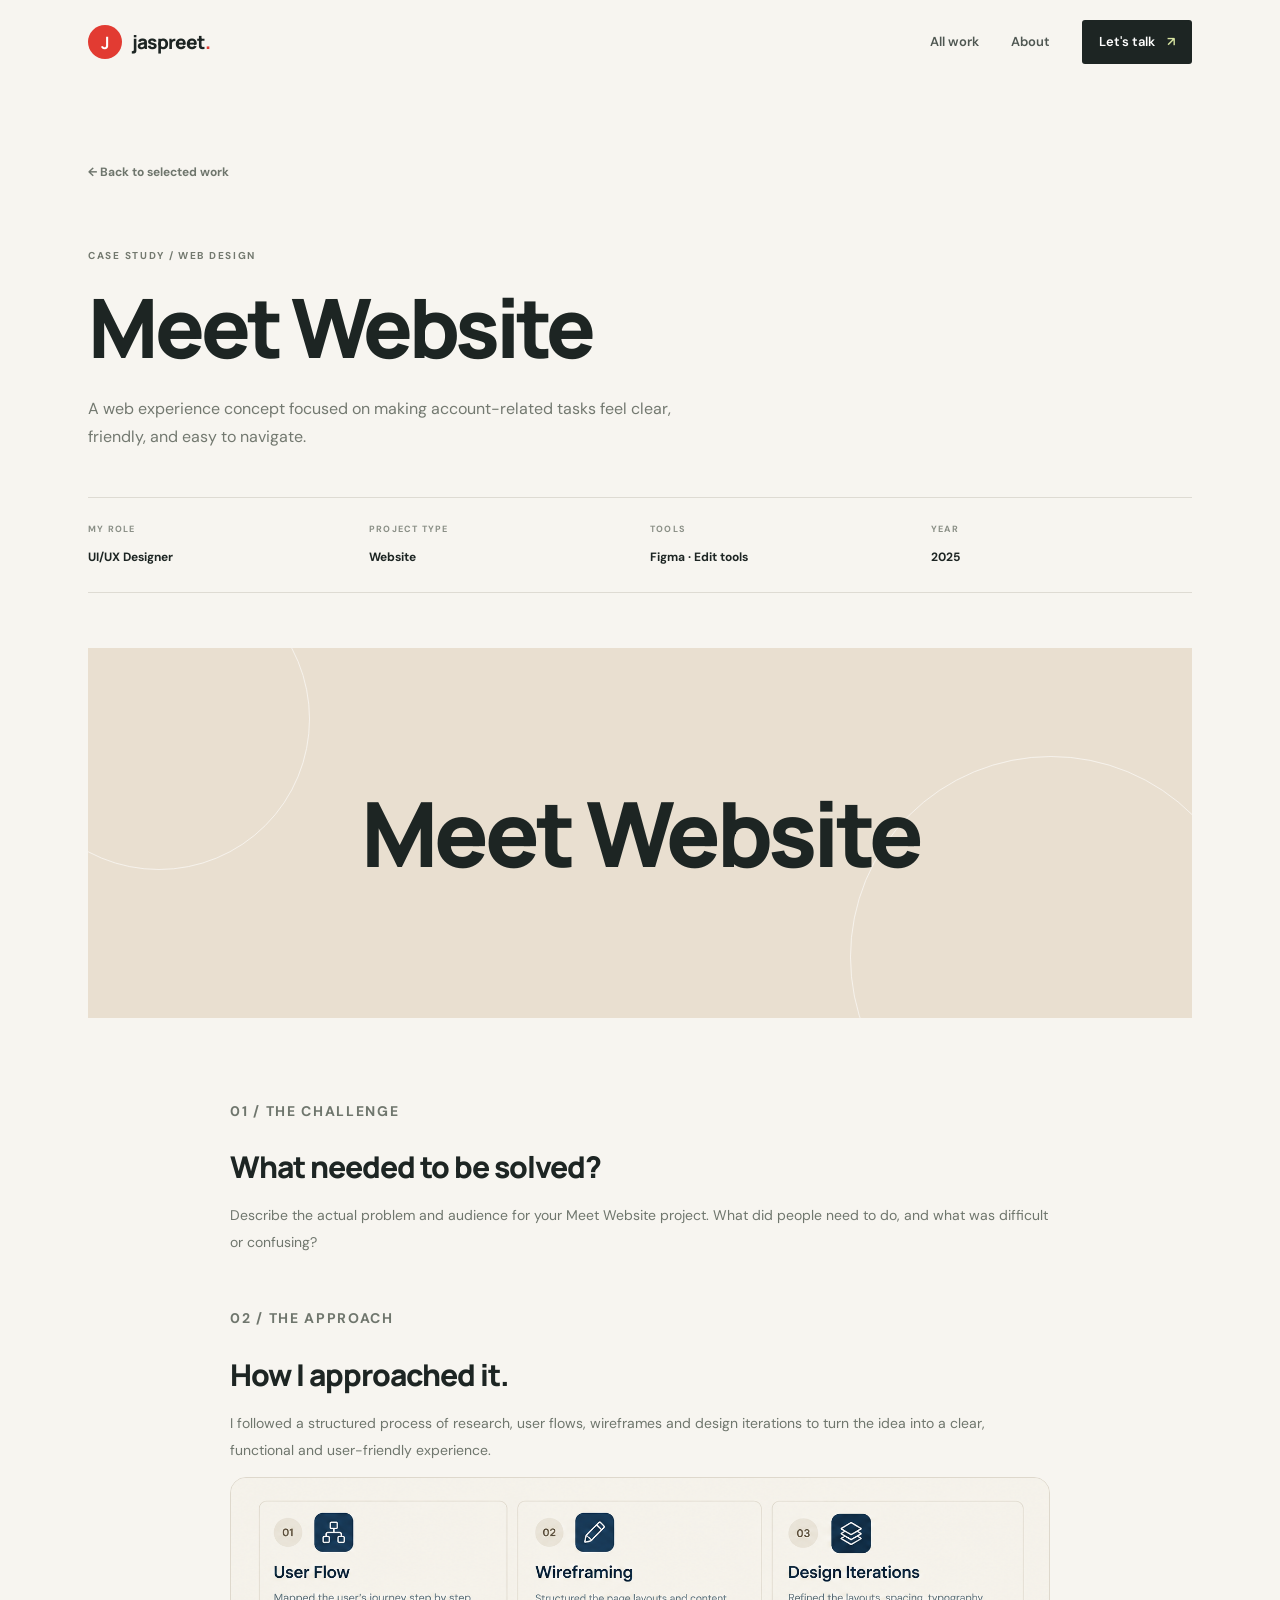
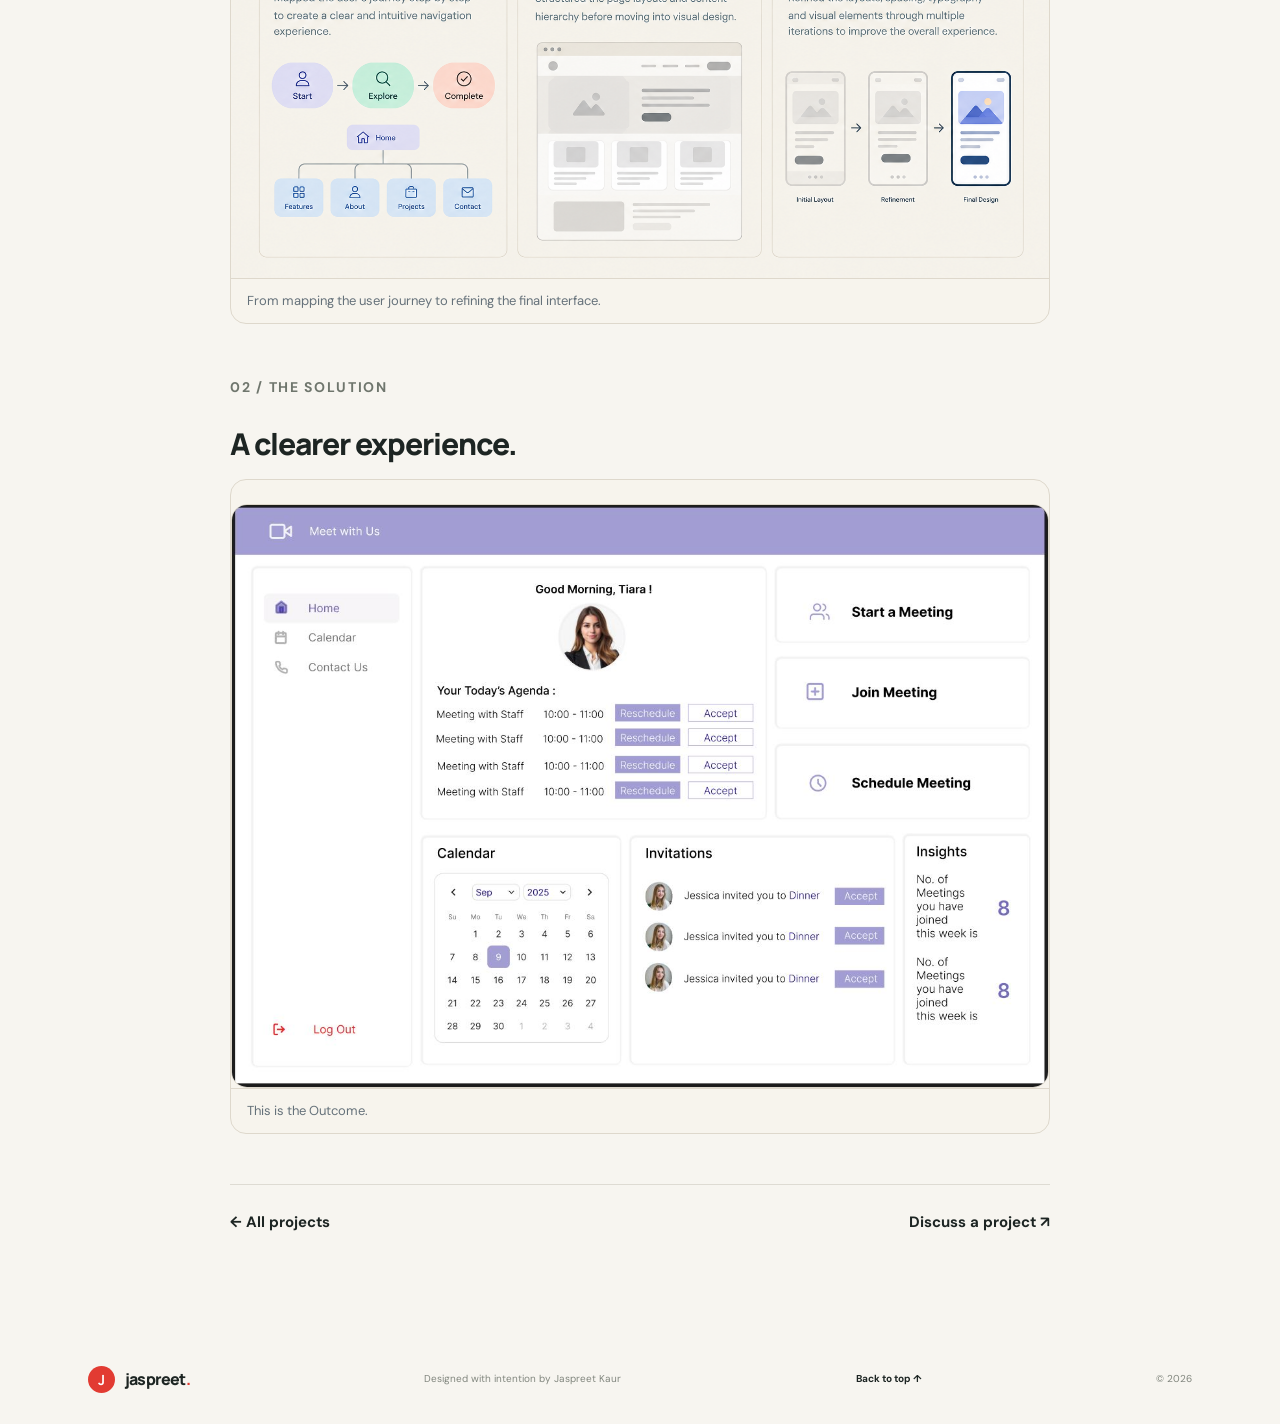
==== project.html @ 529bae0f "Update project.html" ====
<!doctype html>
<html lang="en">
<head>
  <meta charset="utf-8"><meta name="viewport" content="width=device-width, initial-scale=1">
  <meta name="theme-color" content="#f7f5f0">
  <title>Project case study — Jaspreet Kaur</title>
  <link rel="preconnect" href="https://fonts.googleapis.com"><link rel="preconnect" href="https://fonts.gstatic.com" crossorigin>
  <link href="https://fonts.googleapis.com/css2?family=DM+Sans:wght@400;500;600;700&family=Manrope:wght@400;500;600;700;800&display=swap" rel="stylesheet">
  <link rel="stylesheet" href="style.css">
  <style>
    .case-hero{padding:75px 0 55px}.case-back{font-size:12px;font-weight:700;color:#6f766d}.case-kicker{margin-top:65px}.case-title{font:800 clamp(44px,7vw,82px)/1.02 var(--display);letter-spacing:-4px;margin:0 0 25px}.case-title em{font-family:Georgia,serif;font-weight:400;color:var(--red)}.case-intro{font-size:16px;max-width:620px;color:#737970;line-height:1.8}.case-meta{display:grid;grid-template-columns:repeat(4,1fr);gap:20px;border-top:1px solid var(--line);border-bottom:1px solid var(--line);padding:24px 0;margin-top:45px}.case-meta small{display:block;font-size:9px;letter-spacing:1.2px;color:#8a8f86;font-weight:700;margin-bottom:7px}.case-meta b{font-size:12px}.case-cover{min-height:370px;background:#e9dfd0;display:grid;place-items:center;margin:0 0 80px;overflow:hidden;position:relative}.case-cover h2{font:800 clamp(38px,8vw,90px)/.95 var(--display);letter-spacing:-4px;text-align:center;position:relative;z-index:2}.case-cover h2 em{font-family:Georgia,serif;font-weight:400;color:var(--red)}.case-cover:before,.case-cover:after{content:"";position:absolute;border-radius:50%;border:1px solid #fff9;width:300px;height:300px}.case-cover:before{left:-80px;top:-80px}.case-cover:after{right:-60px;bottom:-140px;width:400px;height:400px}.case-content{max-width:820px;margin:0 auto 100px}.case-content h2{font:800 30px var(--display);letter-spacing:-1px;margin:0 0 15px}.case-content p{color:#6f766d;line-height:1.9;font-size:14px}.case-content .case-block{margin:50px 0}.case-placeholder{border:1px dashed #c8c5bb;background:#f1eee7;padding:28px;margin-top:18px;font-size:12px;color:#747b72}.case-placeholder strong{display:block;color:var(--ink);font-size:14px;margin-bottom:6px}.case-next{display:flex;justify-content:space-between;align-items:center;border-top:1px solid var(--line);padding-top:25px}.case-next a{font-weight:700}.case-next a:hover{color:var(--red)}@media(max-width:600px){.case-meta{grid-template-columns:1fr 1fr}.case-cover{min-height:280px}.case-content{margin-bottom:60px}.case-title{letter-spacing:-2.5px}}
  </style>
</head>
<body>
<header class="site-header"><a class="brand" href="index.html"><span class="brand-mark">J</span><span>jaspreet<span class="brand-dot">.</span></span></a><nav class="nav"><a href="index.html#work">All work</a><a href="index.html#about">About</a><a class="nav-contact" href="index.html#contact">Let's talk <span>↗</span></a></nav></header>
<main class="section-wrap">
  <section class="case-hero">
    <a class="case-back" href="index.html#work">← Back to selected work</a>
    <p class="eyebrow case-kicker" id="caseKicker">CASE STUDY / WEB DESIGN</p>
    <h1 class="case-title" id="caseTitle">Project <em>title.</em></h1>
    <p class="case-intro" id="caseIntro">Use this case-study page to explain the challenge, your approach, and the final experience.</p>
    <div class="case-meta"><div><small>MY ROLE</small><b id="caseRole">UI/UX Designer</b></div><div><small>PROJECT TYPE</small><b id="caseType">Website / App</b></div><div><small>TOOLS</small><b id="caseTools">Figma · Add tools</b></div><div><small>YEAR</small><b id="caseYear">2026</b></div></div>
  </section>
  <section class="case-cover" id="caseCover"><h2 id="caseCoverTitle">Your project<br><em>goes here.</em></h2></section>
  <section class="case-content">
    <div class="case-block"><p class="eyebrow">01 / THE CHALLENGE</p><h2>What needed to be solved?</h2>
      <p id="caseChallenge">Describe the user problem, business goal, or opportunity that started this project. Be specific about who the experience is for and what they needed to accomplish.</p>
    </div>
    <div class="case-block"><p class="eyebrow">02 / THE APPROACH</p><h2>How I approached it.</h2> 
       <!--<p id="caseApproach">Explain your process: research, user flows, information architecture, wireframes, iterations, and the reasoning behind key decisions. Only include methods you actually used.</p><div class="case-placeholder">
      <strong>Drop your process images here</strong>Add exported research snapshots, user flows, wireframes, or Figma screenshots to <code>assets/projects/</code>, then replace this box with image elements in <code>project.html</code>.</div></div> -->
      <p class="approach-intro">
      I followed a structured process of research, user flows, wireframes and design iterations
      to turn the idea into a clear, functional and user-friendly experience.
      </p>
      <figure class="approach-diagram">
        <img
          src="approach-diagram.png"
          alt="UX process diagram showing user flow, wireframing, and design iterations"
          loading="lazy"
        >
      <figcaption>From mapping the user journey to refining the final interface.</figcaption>
      </figure>
    </div>
    <div class="case-block"><p class="eyebrow">02 / THE SOLUTION</p><h2>A clearer experience.</h2>
      <figure class="approach-diagram">
       <!-- <img id="outcomeImage" 
          src="" 
          alt="UX process diagram showing user flow, wireframing, and design iterations"
          loading="lazy"
        > -->
        <div id="outcomeMedia" class="outcome-media"></div>
      <figcaption>This is the Outcome.</figcaption>
      </figure>
     <!-- <p id="caseSolution">Show your final screens and explain how the design choices help users. Replace this text with the real outcome and any feedback or results you can share.</p><div class="case-placeholder">
        <strong>Final screens / prototype</strong>Place your real project screenshots or prototype link here. Avoid claiming results or user testing that did not happen.</div> -->
    </div>
    <!-- <div class="case-block"><p class="eyebrow">03 / REFLECTION</p><h2>What I learned.</h2><p id="caseReflection">Share one or two honest takeaways: what worked, what you would improve next, or what the project taught you about designing for people.</p></div> -->
    <div class="case-next"><a href="index.html#work">← All projects</a><a href="index.html#contact">Discuss a project ↗</a></div>
  </section>
</main>
<footer class="site-footer section-wrap"><a class="brand" href="index.html"><span class="brand-mark">J</span><span>jaspreet<span class="brand-dot">.</span></span></a><p>Designed with intention by Jaspreet Kaur</p><a href="#">Back to top ↑</a><span>© <span id="year"></span></span></footer>
<script>
const projects = {
  "meet-website": {kicker:"CASE STUDY / WEB DESIGN",
                   title:"Meet Website",
                   intro:"A web experience concept focused on making account-related tasks feel clear, friendly, and easy to navigate.",
                   role:"UI/UX Designer",
                   type:"Website",
                   tools:"Figma · Edit tools",
                   year:"2025",
                   cover:"Meet Website",
                   outcomeImage: "snap1.JPG",
                   challenge:"Describe the actual problem and audience for your Meet Website project. What did people need to do, and what was difficult or confusing?",
                   approach:"Add the real work you completed: discovery, user flows, wireframes, visual direction, components, and the reasons behind your decisions.",
                   solution:"Add your actual final screens and explain how they answer the original problem. Include screenshots and a prototype link if you have one.",
                   reflection:"Add what you learned and what you would improve if you had more time."},
  "ride-it-app": {kicker:"CASE STUDY / MOBILE APP",
                  title:"Ride It App",
                  intro:"A mobile app concept with a focus on making the ride journey simple, readable, and reassuring.",
                  role:"UI/UX Designer",
                  type:"Mobile app"
                  ,tools:"Figma · Edit tools",
                  year:"2025",
                  cover:"Ride It App",
                  outcomeImage: "",
                  outcomeVideo: "projectvideo2.mp4",
                  challenge:"Describe the actual rider needs and the key journey your app is designed to support.",
                  approach:"Document the real user flow, navigation choices, wireframes, and design iterations you made.",
                  solution:"Add your final app screens and explain how they help someone complete the main task.",
                  reflection:"Share your biggest design learning and the next improvement you would make."},
   "mini-account": {kicker:"CASE STUDY / MOBILE APP",
                  title:"Mini Account",
                  intro:"A mobile app concept with a focus on making the ride journey simple, readable, and reassuring.",
                  role:"UI/UX Designer",
                  type:"Website"
                  ,tools:"Figma · Edit tools",
                  year:"2025",
                  cover:"Mini Account",
                  outcomeImage: "snap2.JPG",
                  outcomeVideo: "",
                  challenge:"Describe the actual rider needs and the key journey your app is designed to support.",
                  approach:"Document the real user flow, navigation choices, wireframes, and design iterations you made.",
                  solution:"Add your final app screens and explain how they help someone complete the main task.",
                  reflection:"Share your biggest design learning and the next improvement you would make."},
   "list-your-work": {kicker:"CASE STUDY / MOBILE APP",
                  title:"List Your Work",
                  intro:"A mobile app concept with a focus on making the ride journey simple, readable, and reassuring.",
                  role:"UI/UX Designer",
                  type:"Website"
                  ,tools:"Figma · Edit tools",
                  year:"2026",
                  cover:"List Your Work",
                  outcomeImage: "snap3.JPG",
                  outcomeVideo: "",
                  challenge:"Describe the actual rider needs and the key journey your app is designed to support.",
                  approach:"Document the real user flow, navigation choices, wireframes, and design iterations you made.",
                  solution:"Add your final app screens and explain how they help someone complete the main task.",
                  reflection:"Share your biggest design learning and the next improvement you would make."},
  "modern-home": {kicker:"CASE STUDY / E-COMMERCE",
                  title:"Modura Home",
                  intro:"A modern furniture shopping experience with an editorial feel and a focus on product discovery.",
                  role:"UI/UX Designer",
                  type:"E-commerce website",
                  tools:"Figma · Edit tools",
                  year:"2026",
                  cover:"Modura Home -<br>Furnitures",
                  outcomeImage: "",
                  outcomeVideo: "projectvideo3.mp4",
                  challenge:"Describe the customer, shopping problem, and goals for the furniture experience.",
                  approach:"Explain how you organised categories, product information, navigation, and the purchase journey.",
                  solution:"Add your actual pages and show how your design helps people explore products and make decisions.",
                  reflection:"Describe what you learned about e-commerce, hierarchy, or product presentation."},
  "electricity-website": {kicker:"CASE STUDY / VISUAL DESIGN",
                    title:"Electricity Website",
                    intro:"A place to showcase visual explorations, interface details, and other design work you want recruiters to see.",
                    role:"Designer",
                    type:"Website",
                    tools:"Figma · Edit tools",
                    year:"2026",
                    cover:"Electricity Website -<br>Power",
                    outcomeImage: "snap4.JPG",
                    outcomeVideo: "",      
                    challenge:"Replace this with the real brief or purpose of the work you are showcasing.",
                    approach:"Explain the visual direction, references, experiments, and iterations that shaped the work.",
                    solution:"Add the real design pieces and explain the choices that make them effective.",
                    reflection:"Share what the explorations helped you learn or what you would try next."}
};

  
const id = new URLSearchParams(location.search).get('id') || 'meet-website';
const p = projects[id] || projects['meet-website'];


const outcomeMedia = document.getElementById("outcomeMedia");

if (outcomeMedia) {
  outcomeMedia.innerHTML = "";

  if (p.outcomeVideo) {
    const video = document.createElement("video");

    video.setAttribute("controls", "");
    video.setAttribute("playsinline", "");
    video.setAttribute("preload", "metadata");
    video.style.display = "block";
    video.style.width = "100%";
    video.style.height = "auto";

    const source = document.createElement("source");
    source.src = p.outcomeVideo;
    source.type = "video/mp4";

    video.appendChild(source);
    outcomeMedia.appendChild(video);
  } else if (p.outcomeImage) {
    const image = document.createElement("img");
    image.src = p.outcomeImage;
    image.alt = p.title + " final design outcome";
    image.loading = "lazy";
    image.style.display = "block";
    image.style.width = "100%";
    image.style.height = "auto";

    outcomeMedia.appendChild(image);
  }
}

  
const put = (key, value) => { const el=document.getElementById(key); if(el) el.innerHTML=value; };
put('caseKicker',p.kicker); put('caseTitle',p.title.replace(' — ',' —<br><em>') + (p.title.includes('—') ? '</em>' : '')); 
if(!p.title.includes('—')) document.getElementById('caseTitle').innerHTML=p.title.replace(/(App|Furnitures|Collection)$/,'<em>$1</em>');
put('caseIntro',p.intro); put('caseRole',p.role); put('caseType',p.type); put('caseTools',p.tools); put('caseYear',p.year); put('caseCoverTitle',p.cover); put('caseChallenge',p.challenge); put('caseApproach',p.approach); put('caseSolution',p.solution); put('caseReflection',p.reflection);
document.title=p.title.replace(/<br>/g,' ')+' — Jaspreet Kaur';
document.getElementById('year').textContent=new Date().getFullYear();
</script>
</body></html>
---- style.css ----
/* Jaspreet Kaur — portfolio starter
   Personalise colours, copy and project visuals here. */
:root{--paper:#f7f5f0;--ink:#1d2523;--muted:#68706a;--red:#e23b32;--pink:#f0b4aa;--line:#dedbd3;--lime:#d8e5a2;--white:#fffdf9;--display:"Manrope",sans-serif;--body:"DM Sans",sans-serif;--wrap:1160px}
*{box-sizing:border-box}
html{scroll-behavior:smooth;scroll-padding-top:90px}
body{margin:0;background:var(--paper);color:var(--ink);font-family:var(--body);
     font-size:15px;line-height:1.6}a{color:inherit;text-decoration:none}button{font:inherit}.scroll-progress{height:3px;position:fixed;inset:0 0 auto;
   z-index:100;background:transparent}.scroll-progress span{display:block;height:100%;width:0;background:var(--red)}.site-header{height:84px;
   display:flex;align-items:center;justify-content:space-between;max-width:var(--wrap);padding:0 28px;margin:auto;position:relative;z-index:20}.brand{display:inline-flex;align-items:center;gap:10px;
font:800 19px var(--display);letter-spacing:-.8px}.brand-mark{display:grid;place-items:center;width:34px;height:34px;
background:var(--red);color:white;border-radius:50%;font:700 17px var(--display)}.brand-dot{color:var(--red)}.nav{display:flex;align-items:center;gap:32px;
font-size:13px;font-weight:600}.nav>a:not(.nav-contact){color:#4f5752;transition:color .2s}.nav>a:hover{color:var(--red)}.nav-contact{background:var(--ink);color:white;padding:12px 17px;border-radius:3px}.nav-contact span{margin-left:9px;color:var(--lime)}
.menu-toggle{display:none}.section-wrap{max-width:var(--wrap);margin:0 auto;padding-left:28px;padding-right:28px}.hero{min-height:650px;display:grid;grid-template-columns:1fr .9fr;align-items:center;
position:relative;padding-top:50px;padding-bottom:100px;gap:35px}.hero-copy{position:relative;z-index:2}.eyebrow{font-size:10px;letter-spacing:1.7px;font-weight:700;
color:#73796f;margin:0 0 22px}.status-dot{display:inline-block;width:7px;height:7px;border-radius:50%;background:#70a76b;margin-right:8px;
box-shadow:0 0 0 4px #e4ecdb}.hero h1{font:800 clamp(48px,6vw,76px)/1.05 var(--display);letter-spacing:-4.8px;margin:0 0 24px}
.serif-word{font-family:Georgia,serif;font-weight:400;font-style:italic;letter-spacing:-3.6px}.highlight-word{color:var(--red)}.hero-lede{max-width:440px;color:#636b64;
font-size:16px;line-height:1.8}.hero-actions{display:flex;align-items:center;gap:25px;margin-top:32px}.button{display:inline-flex;align-items:center;
gap:25px;padding:15px 19px;font-size:12px;font-weight:700;transition:transform .2s,background .2s}.button:hover{transform:translateY(-3px)}
.button-dark{background:var(--ink);color:white}.button-dark span,.button-light span{font-size:18px;color:var(--lime)}
.text-link{font-size:12px;font-weight:700;border-bottom:1px solid #a9ada5;padding-bottom:5px}.text-link span{color:var(--red);margin-left:7px}
.hero-meta{display:flex;align-items:center;gap:13px;margin-top:60px;font-size:9px;letter-spacing:1.3px;font-weight:700;color:#7a8078}
.meta-line{height:1px;width:35px;background:var(--red)}.hero-art{height:490px;position:relative;isolation:isolate}
.art-backdrop{position:absolute;inset:35px 15px 20px 30px;background:#e9b6a9;border-radius:48% 48% 5px 5px;overflow:hidden}
.art-backdrop:before{content:"";position:absolute;width:350px;height:350px;border:1px solid rgba(255,255,255,.6);border-radius:50%;top:50px;left:50%;transform:translateX(-50%)}
.art-backdrop:after{content:"";position:absolute;inset:0;background:repeating-linear-gradient(135deg,transparent 0 17px,rgba(255,255,255,.11) 18px 19px)}


.art-sun {
    position: absolute;
    left: 30%;
    top: 31% !important;
    width: 210px;
    height: 210px;
    background: transparent;
    border-radius: 50%;
    overflow: hidden;
    box-shadow: 0 0 0 18px rgba(255, 255, 255, .18);
}

.art-sun .profile-photo {
    position: absolute;
    top: 0;
    left: 0;
    width: 100%;
    height: 100%;
    display: block;
    object-fit: cover;
    object-position: center;
    border-radius: 50%;
    margin: 0;
    z-index: 2;
}


/* Contact buttons */
.whatsapp-button,
.call-button {
    display: inline-flex;
    align-items: center;
    justify-content: center;
    gap: 8px;
    padding: 12px 22px;
    border-radius: 12px;
    text-decoration: none;
    font-weight: 600;
    font-size: 15px;
    cursor: pointer;
    transition:
        transform 0.25s ease,
        box-shadow 0.25s ease,
        background-color 0.25s ease;
}

/* WhatsApp button */
.whatsapp-button {
    background-color: #25D366;
    color: #ffffff;
    border: 1px solid #25D366;
}

.whatsapp-button:hover {
    background-color: #1DA851;
    color: #ffffff;
    transform: translateY(-3px);
    box-shadow: 0 8px 20px rgba(37, 211, 102, 0.25);
}

/* Call button */
.call-button {
    background-color: #ffffff;
    color: #222222;
    border: 1px solid #222222;
}

.call-button:hover {
    background-color: #222222;
    color: #ffffff;
    transform: translateY(-3px);
    box-shadow: 0 8px 20px rgba(0, 0, 0, 0.15);
}

/* Button icons */
.contact-icon {
    font-size: 18px;
    line-height: 1;
}

/* Keyboard accessibility */
.whatsapp-button:focus-visible,
.call-button:focus-visible {
    outline: 3px solid #888888;
    outline-offset: 4px;
}

/* Mobile layout */
@media (max-width: 480px) {
    .whatsapp-button,
    .call-button {
        padding: 11px 16px;
        font-size: 20px;
    }
}

.whatsapp-button,
.call-button {
    display: inline-flex;
    align-items: center;
    justify-content: center;
    gap: 9px;
}

#app-button {
    display: inline-block;
    font-size: 20px;
    color: green;
    line-height: 1;
}

#cal-button  {
    display: inline-block;
    font-size: 20px;
    color: black;
    line-height: 1;
}


/* Fix Ride It video preview size */
.project-visual.visual-ride {
    position: relative;
    display: block;
    width: 100%;
    height: 350px;
    overflow: hidden;
    border-radius: 16px;
    background: #111;
}

.project-visual.visual-ride .project-preview-video {
    display: block;
    width: 100%;
    height: 100%;
    object-fit: contain;
    object-position: center;
    background: #111;
    border: 0;
}

/* Project link overlay */
.project-visual.visual-ride .visual-open {
    position: absolute;
    left: 16px;
    bottom: 16px;
    z-index: 2;
    opacity: 0;
    transition: opacity 0.25s ease;
}

.project-visual.visual-ride:hover .visual-open {
    opacity: 1;
}


.project-preview-image {
    width: 100%;
    height: 100%;
    display: block;
    object-fit: contain;
    object-position: center;
}

.project-preview-video2 {
    display: block;
    width: 100%;
    height: 100%;
    object-fit: contain;
    object-position: center;
    background: #111;
    border: 0;
}

.approach-diagram {
  margin: 0;
  width: 100%;
  overflow: hidden;
  border: 1px solid #ded8cc;
  border-radius: 16px;
  background: #f7f4ed;
}

.approach-diagram img {
  display: block;
  width: 100%;
  height: auto;
  object-fit: contain;
}

.approach-diagram figcaption {
  padding: 12px 16px;
  color: #65717a;
  font-size: 13px;
  border-top: 1px solid #ded8cc;
}

@media (max-width: 600px) {
  .approach-diagram {
    border-radius: 10px;
  }

  .approach-diagram figcaption {
    padding: 10px 12px;
    font-size: 12px;
  }
}


.outcome-media {
  width: 100%;
  margin-top: 24px;
  overflow: hidden;
  border: 1px solid #ded8cc;
  border-radius: 16px;
  background: #f7f4ed;
}

.outcome-media img,
.outcome-media video {
  display: block;
  width: 100%;
  height: auto;
  max-height: 750px;
  object-fit: contain;
}

.outcome-media video {
  background: #171717;
}

@media (max-width: 600px) {
  .outcome-media {
    border-radius: 10px;
  }
}

animation:float 7s ease-in-out infinite} 
.art-orbit{position:absolute;border:1px solid rgba(29,37,35,.3);border-radius:50%;transform:rotate(-28deg)}.orbit-one{width:390px;height:140px;top:44%;left:5%}
.orbit-two{width:360px;height:110px;top:46%;left:8%;transform:rotate(52deg)}.art-card{position:absolute;background:var(--white);box-shadow:0 14px 35px #4b34251c}
.art-card-top{top:54px;right:0;padding:19px 24px;width:180px;transform:rotate(4deg)}.mini-label{font-size:8px;letter-spacing:1.3px;color:#858a80;display:block;margin-bottom:10px}
.art-card-top strong{font:800 21px/1.18 var(--display);letter-spacing:-.7px}.art-arrow{position:absolute;right:16px;bottom:15px;color:var(--red)}
.art-card-bottom{left:0;bottom:44px;display:flex;align-items:center;gap:12px;padding:13px 16px;min-width:255px;transform:rotate(-3deg)}
.avatar-shape{width:42px;height:42px;border-radius:50%;background:var(--lime);display:grid;place-items:center;font:800 20px var(--display);position:relative}
.avatar-shape span{position:absolute;right:-4px;top:-5px;color:var(--red);font-size:17px}.art-card-bottom b{display:block;font-size:12px}
.art-card-bottom small{display:block;color:#777e75;font-size:10px}.tiny-star{margin-left:auto;color:var(--red);font-size:24px}
.art-note{position:absolute;font-size:8px;font-weight:700;letter-spacing:1.5px;writing-mode:vertical-rl}.note-left{left:8px;top:90px}
.note-right{right:-4px;bottom:100px;transform:rotate(180deg)}
.scroll-cue{position:absolute;left:28px;bottom:30px;display:flex;align-items:center;gap:13px;font-size:9px;font-weight:700;letter-spacing:1.6px;color:#767d74}
.scroll-line{height:35px;width:1px;background:var(--red)}.work-section{padding-top:100px;padding-bottom:120px}
.section-heading{display:flex;align-items:end;justify-content:space-between;gap:35px;margin-bottom:45px}
.section-heading .eyebrow{margin-bottom:14px}.section-heading h2,.about-copy h2,.contact-copy h2{font:800 clamp(36px,4.2vw,54px)/1.12 var(--display);letter-spacing:-2.6px;margin:0}
.section-heading h2 .serif-word,.about-copy h2 .serif-word,.contact-copy h2 .serif-word{color:var(--red)}.section-intro{max-width:340px;color:#737970;font-size:13px;line-height:1.8;margin:0 0 5px}
.filter-row{display:flex;gap:9px;flex-wrap:wrap;margin-bottom:27px}
.filter-chip{border:1px solid var(--line);background:transparent;color:#626a61;padding:10px 15px;border-radius:30px;font-size:11px;cursor:pointer;transition:all .2s}
.filter-chip span{font-size:9px;margin-left:9px;opacity:.65}.filter-chip.active,.filter-chip:hover{background:var(--ink);color:white;border-color:var(--ink)}
.project-grid{display:grid;grid-template-columns:1fr 1fr;gap:45px 24px}.project-card{min-width:0;transition:opacity .25s,transform .25s}.project-card.hidden{display:none}
.project-visual{height:380px;display:block;position:relative;overflow:hidden;isolation:isolate;transition:transform .35s}
.project-large{height:352px}
.visual-meet {
    height: 353px;
}
.project-visual:hover .visual-open{opacity:1;transform:translateY(0)}
.visual-open{position:absolute;right:17px;bottom:17px;background:var(--white);padding:11px 14px;font-size:10px;font-weight:700;opacity:0;transform:translateY(7px);transition:all .25s;z-index:5}
.project-info{display:flex;justify-content:space-between;gap:15px;padding-top:19px}.project-type{font-size:9px;font-weight:700;letter-spacing:1.5px;color:#82877e;margin:0 0 8px}
.project-info h3{font:700 19px var(--display);letter-spacing:-.6px;margin:0 0 8px}.project-summary{font-size:12px;color:#737a71;max-width:480px;margin:0;line-height:1.75}
.round-link{width:36px;height:36px;flex:0 0 36px;border:1px solid var(--line);border-radius:50%;display:grid;place-items:center;transition:all .2s}
.round-link:hover{background:var(--red);color:white;border-color:var(--red);transform:rotate(45deg)}
.visual-meet{}
.browser-bar{height:25px;background:#fffaf5;border-radius:4px 4px 0 0;display:flex;align-items:center;gap:4px;padding:0 10px}
.browser-bar>span{height:5px;width:5px;border-radius:50%;background:#d7b9ad}.browser-bar small{font-size:7px;color:#8e7770;margin-left:9px}
.meet-mockup{background:#fbf5ee;height:calc(100% - 25px);padding:20px 26px;position:relative;overflow:hidden}.mock-nav{display:flex;justify-content:space-between;align-items:center;font-size:8px;color:#68615b}
.mock-nav b{font:800 18px var(--display);color:#222b28}.meet-content{display:grid;grid-template-columns:1.1fr .9fr;align-items:center;height:85%;position:relative;z-index:1}
.meet-content small{font-size:7px;letter-spacing:1.3px;color:#9c4e42;font-weight:700}.meet-content h3{font:800 clamp(21px,2.6vw,34px)/1.12 var(--display);letter-spacing:-1.4px;margin:12px 0}
.meet-content h3 i{font-family:Georgia,serif;font-weight:400;color:var(--red)}.meet-content p{font-size:8px;color:#77766e}
.mock-cta{display:inline-block;background:var(--red);color:white;font-size:8px;padding:10px 12px;margin-top:10px}
.meet-orb{width:150px;height:150px;border-radius:50%;background:var(--red);display:grid;place-items:center;color:#ffe6d8;font:800 70px Georgia;position:relative;justify-self:center;box-shadow:18px 18px 0 #e9a99b}
.meet-orb:after{content:"";position:absolute;inset:13px;border:1px solid #ffffff90;border-radius:50%}
.floating-tag{position:absolute;right:18px;bottom:12px;background:#dbe4bd;padding:8px 11px;font-size:8px;transform:rotate(-4deg)}
.visual-ride{background:#d8e4dc;display:flex;align-items:center;justify-content:center;gap:18px}
.phone{width:150px;height:282px;background:#202a27;border:5px solid #202a27;border-radius:24px;box-shadow:0 18px 35px #26352d28;position:relative;padding:5px;transition:transform .4s}
.visual-ride:hover .phone-front{transform:translateY(-7px) rotate(2deg)}.phone-back{transform:translateY(15px) rotate(-8deg);opacity:.85}.phone-front{transform:translateY(-4px) rotate(5deg);z-index:2}
.phone-notch{position:absolute;top:4px;left:50%;transform:translateX(-50%);width:48px;height:10px;border-radius:0 0 8px 8px;background:#202a27;z-index:3}
.phone-screen{height:100%;border-radius:17px;background:#f8f7ef;padding:20px 10px 10px;overflow:hidden;position:relative}.back-screen{background:#e6e6d9;padding:25px 10px}
.back-screen small{font-size:6px;letter-spacing:1px}.back-screen b{display:block;font:800 20px/1.1 var(--display);margin-top:12px}
.map-lines{height:110px;margin-top:12px;background:repeating-linear-gradient(40deg,transparent 0 13px,#c4d0bd 14px 16px),repeating-linear-gradient(130deg,transparent 0 21px,#c4d0bd 22px 24px)}
.ride-logo{font:800 15px var(--display);color:#283b32}.ride-logo span{color:#e36a4c}.ride-greeting{font:700 13px var(--display);margin-top:17px}
.ride-map{height:90px;margin-top:10px;background:#e2e8d8;border-radius:8px;position:relative;overflow:hidden;
background-image:linear-gradient(35deg,transparent 45%,#b8c9b2 46% 48%,transparent 49%),linear-gradient(120deg,transparent 45%,#b8c9b2 46% 48%,transparent 49%)}
.map-pin{position:absolute;top:16px;left:18px;color:#e45d46;font-size:16px}.pin-end{top:auto;left:auto;right:17px;bottom:14px;color:#283b32}
.route-line{position:absolute;left:30px;top:35px;width:62px;border-top:2px dashed #e45d46;transform:rotate(35deg)}.ride-bottom{margin-top:12px}
.ride-bottom small{font-size:6px;letter-spacing:.8px;color:#7a8276}.ride-bottom b{display:block;font-size:9px;margin:4px 0 8px}
.ride-bottom span{display:block;background:#263b31;color:white;text-align:center;padding:8px 2px;font-size:7px}
.visual-home {
    background: black;
    padding: 12px 12px;
    color: #28332d;
    border-radius: 25px;
}
.home-top{display:flex;justify-content:space-between;font-size:7px;letter-spacing:1px;font-weight:700}
.home-title{font:800 27px/1.1 var(--display);letter-spacing:-1.5px;margin-top:28px;position:relative;z-index:2}
.home-title i{font-family:Georgia,serif;color:#8b604a;font-weight:400}.furniture-scene{height:170px;position:absolute;bottom:30px;left:25px;right:25px;overflow:hidden}
.sun-shape{position:absolute;width:140px;height:140px;border-radius:50%;background:#d9b28e;right:30px;top:0}.plant{position:absolute;left:40px;bottom:32px;width:50px;height:100px;z-index:2}
.plant b{position:absolute;bottom:0;left:10px;width:30px;height:26px;background:#a36e50;border-radius:3px 3px 9px 9px}
.plant i{position:absolute;bottom:20px;left:22px;width:13px;height:60px;background:#687b5e;border-radius:100% 0 100% 0;transform:rotate(-25deg);transform-origin:bottom}
.plant i:nth-child(2){transform:rotate(20deg);height:75px;left:8px}.plant i:nth-child(3){transform:rotate(55deg);height:52px;left:17px}
.sofa{position:absolute;left:100px;bottom:30px;width:210px;height:72px;background:#ba8b70;border-radius:18px 18px 6px 6px;box-shadow:inset 0 -10px #a9775f}
.sofa:before{content:"";position:absolute;left:-10px;top:20px;width:26px;height:54px;border-radius:10px;background:#c99c80}
.sofa:after{content:"";position:absolute;right:-10px;top:20px;width:26px;height:54px;border-radius:10px;background:#c99c80}
.sofa>span{position:relative;z-index:2;display:inline-block;width:55px;height:42px;background:#d3aa91;border-radius:9px;margin:6px 4px 0 7px}
.sofa-seat{position:absolute;bottom:0;left:0;right:0;height:20px;background:#a9775f;border-radius:0 0 5px 5px}
.sofa-leg{position:absolute;bottom:-8px;left:22px;width:6px;height:12px;background:#3e4b3d;box-shadow:155px 0 #3e4b3d}
.side-table{position:absolute;right:0;bottom:30px;width:40px;height:52px;border-bottom:4px solid #7b5945}
.side-table div{height:8px;background:#a47b5d;margin-top:10px}
.floor-line{position:absolute;bottom:20px;left:0;right:0;border-top:1px solid #c6b6a2}
.home-caption{position:absolute;bottom:10px;left:26px;right:26px;display:flex;justify-content:space-between;font-size:8px;font-weight:700;letter-spacing:.5px}
.visual-lab{
   background:#dce5b7;
   color:#27332c;
   padding: 5px;
}
.lab-stamp{position:absolute;right:25px;top:25px;width:58px;height:58px;border:1px solid #4c5944;border-radius:50%;display:grid;place-items:center;text-align:center;font:800 15px/1 var(--display);transform:rotate(10deg)}.lab-stamp small{font:700 5px/1.3 var(--body);letter-spacing:1px}.lab-type{font:800 clamp(34px,4.2vw,52px)/.95 var(--display);letter-spacing:-2.5px;margin-top:45px;position:relative;z-index:2}.lab-type span{font:italic 400 clamp(34px,4.2vw,52px)/1 Georgia,serif;color:var(--red)}.lab-shape{position:absolute;mix-blend-mode:multiply}.shape-one{width:170px;height:170px;border-radius:50%;background:#e45c49;right:90px;bottom:65px}.shape-two{width:120px;height:180px;background:#d4a6a0;right:40px;bottom:25px;transform:rotate(30deg);border-radius:90px 90px 0 0}.shape-three{width:95px;height:95px;background:#f0cbbd;right:200px;bottom:40px;transform:rotate(45deg)}.lab-footer{position:absolute;bottom:17px;left:25px;right:25px;border-top:1px solid #aab88c;padding-top:9px;display:flex;justify-content:space-between;font-size:7px;letter-spacing:1px;font-weight:700}.edit-hint{display:flex;align-items:center;gap:9px;margin:35px 0 0;font-size:11px;color:#777e74}.edit-hint span{color:var(--red);font-size:19px}.about-section{background:#eeeae1;padding:100px 0}.about-layout{display:grid;grid-template-columns:.9fr 1fr;gap:90px;align-items:center}.about-art{height:400px;background:#e0b3a6;position:relative;overflow:hidden;display:flex;align-items:center;justify-content:center}.about-art:before{content:"";position:absolute;width:300px;height:300px;border:1px solid #fff8;border-radius:50%;left:50%;top:50%;transform:translate(-50%,-50%)}.about-big{font:800 clamp(47px,6vw,70px)/.88 var(--display);letter-spacing:-4px;position:relative;z-index:1}.about-big span:not(.about-star){font:italic 400 .9em Georgia,serif;color:#fff5eb}.about-star{color:var(--red);font-size:28px;vertical-align:top}.about-sticker{position:absolute;right:25px;top:30px;background:var(--lime);border-radius:50%;width:82px;height:82px;display:grid;place-content:center;text-align:center;font-size:8px;letter-spacing:1px;font-weight:800;transform:rotate(12deg)}.about-circle{position:absolute;width:180px;height:180px;border-radius:50%;background:var(--red);right:-60px;bottom:-75px}.about-copy h2{margin-bottom:24px}.about-copy>p:not(.eyebrow){font-size:13px;color:#6b7269;line-height:1.9;max-width:470px}.skill-list{display:flex;gap:7px;flex-wrap:wrap;margin:27px 0 32px}.skill-list span{border:1px solid #d4d0c5;padding:8px 10px;font-size:8px;font-weight:700;letter-spacing:.8px}.process-section,.credentials-section{padding-top:110px;padding-bottom:110px}.process-grid{display:grid;grid-template-columns:repeat(4,1fr);border-top:1px solid var(--line);border-bottom:1px solid var(--line)}.process-step{padding:25px 23px 28px 0;position:relative;min-height:255px}.process-step+.process-step{border-left:1px solid var(--line);padding-left:23px}.step-no{font-size:10px;font-weight:700;color:var(--red);letter-spacing:1px}.step-icon{font:400 29px Georgia,serif;margin:23px 0 17px;color:var(--red)}.process-step h3{font:700 18px var(--display);margin:0 0 10px}.process-step p{font-size:11px;color:#747b72;line-height:1.8;max-width:210px}.step-tag{position:absolute;bottom:23px;left:0;font-size:8px;letter-spacing:1px;font-weight:700;color:#999d93}.process-step+.process-step .step-tag{left:23px}.credentials-section{padding-top:0}.credential-grid{display:grid;grid-template-columns:1fr 1fr;gap:16px}.credential-card{display:flex;align-items:flex-start;gap:18px;border:1px solid var(--line);padding:25px;position:relative;min-height:160px;overflow:hidden}.credential-icon{width:43px;height:43px;background:#e6ead7;border-radius:50%;display:grid;place-items:center;color:#596749;font-size:22px;flex-shrink:0}.credential-card h3{font:700 16px var(--display);margin:0 0 5px}.credential-card p:not(.project-type){font-size:11px;color:#81867e;margin:0 0 13px}.credential-link{font-size:10px;font-weight:700;color:var(--red);border-bottom:1px solid #e6aaa3;padding-bottom:3px}.credential-number{position:absolute;right:18px;top:10px;font:800 42px var(--display);color:#eae7df;z-index:-1}.contact-section{background:var(--ink);color:white;padding:100px 0 75px;overflow:hidden}.contact-layout{display:grid;grid-template-columns:1.3fr .7fr;gap:50px}.contact-copy .eyebrow{color:#c3c8bd}.contact-copy h2{font-size:clamp(42px,5vw,66px);margin-bottom:22px}.contact-copy h2 .serif-word{color:var(--lime)}.contact-copy>p:not(.eyebrow){max-width:430px;color:#bdc3b9;font-size:13px;line-height:1.8}.button-light{margin-top:20px;background:var(--lime);color:var(--ink)}.button-light span{color:var(--red)}.contact-side{position:relative;border-left:1px solid #ffffff25;padding-left:40px;display:flex;flex-direction:column;justify-content:center}.contact-big-mark{font:800 115px/.9 var(--display);letter-spacing:-10px;color:#e5e4d9}.contact-big-mark span{font-size:35px;color:var(--red);vertical-align:top}.contact-side>p{font-size:10px;line-height:1.9;letter-spacing:1.5px;color:#aab2a7;margin:20px 0}.contact-links{display:flex;gap:16px;flex-wrap:wrap}.contact-links a{font-size:10px;border-bottom:1px solid #707970;padding-bottom:4px}.contact-links a:hover{color:var(--lime)}.site-footer{display:flex;align-items:center;justify-content:space-between;gap:15px;min-height:90px;font-size:10px;color:#81867e}.site-footer .brand{color:var(--ink);font-size:16px}.site-footer .brand-mark{width:27px;height:27px;font-size:14px}.site-footer p{margin:0}.site-footer>a:not(.brand){font-weight:700;color:var(--ink)}.reveal{opacity:0;transform:translateY(18px);transition:opacity .7s ease,transform .7s cubic-bezier(.2,.7,.2,1)}.reveal.visible{opacity:1;transform:translateY(0)}@keyframes float{0%,100%{transform:translateY(0)}50%{transform:translateY(-12px)}}@media(prefers-reduced-motion:reduce){*,*:before,*:after{scroll-behavior:auto!important;animation:none!important;transition:none!important}.reveal{opacity:1;transform:none}}
@media(max-width:900px){.hero{grid-template-columns:1fr .8fr;gap:15px;min-height:600px}.hero h1{font-size:57px;letter-spacing:-3.7px}.hero-art{height:420px}.art-sun{width:160px;height:160px}.art-card-top{right:-4px}.project-large .project-visual{height:350px}.project-visual{height:300px}.about-layout{gap:45px}.about-art{height:340px}.process-step{padding-right:14px}.process-step+.process-step{padding-left:14px}.process-step+.process-step .step-tag{left:14px}}
@media(max-width:680px){.site-header{height:72px;padding:0 20px}.menu-toggle{display:flex;width:40px;height:40px;border:1px solid var(--line);background:transparent;align-items:center;justify-content:center;flex-direction:column;gap:5px}.menu-toggle span{height:1px;width:17px;background:var(--ink);transition:transform .2s}.menu-toggle[aria-expanded=true] span:first-child{transform:translateY(3px) rotate(45deg)}.menu-toggle[aria-expanded=true] span:last-child{transform:translateY(-3px) rotate(-45deg)}.nav{display:none;position:absolute;top:65px;left:15px;right:15px;background:var(--white);padding:20px;box-shadow:0 15px 35px #0001;align-items:stretch;flex-direction:column;gap:17px}.nav.open{display:flex}.nav-contact{text-align:center}.section-wrap{padding-left:20px;padding-right:20px}.hero{display:flex;flex-direction:column;align-items:stretch;padding-top:50px;padding-bottom:80px;gap:20px}.hero h1{font-size:clamp(49px,13vw,69px);letter-spacing:-3.5px}.hero-lede{font-size:14px}.hero-meta{margin-top:38px}.hero-art{height:360px;margin:5px 0 0}.art-backdrop{inset:20px 20px 15px 20px}.art-sun{width:155px;height:155px;top:25%;left:28%}.art-card-top{top:25px;right:5px}.art-card-bottom{bottom:22px;left:3px}.note-right{right:0}.scroll-cue{left:20px;bottom:18px}.work-section{padding-top:70px;padding-bottom:80px}.section-heading{display:block;margin-bottom:30px}.section-heading h2,.about-copy h2{font-size:42px}.section-intro{margin-top:17px}.project-grid{grid-template-columns:1fr;gap:36px}.project-large .project-visual,.project-visual{height:320px}.meet-content h3{font-size:29px}.meet-orb{width:115px;height:115px;font-size:52px}.visual-open{opacity:1;transform:none}.about-section{padding:70px 0}.about-layout{grid-template-columns:1fr;gap:35px}.about-art{height:310px}.about-big{font-size:58px}.process-section{padding-top:75px;padding-bottom:75px}.process-grid{grid-template-columns:1fr 1fr}.process-step{min-height:230px;padding:20px 15px 35px 0}.process-step+.process-step{padding-left:15px}.process-step:nth-child(3){border-left:0;padding-left:0;border-top:1px solid var(--line)}.process-step:nth-child(4){border-top:1px solid var(--line)}.process-step+.process-step .step-tag{left:15px}.process-step:nth-child(3) .step-tag{left:0}.credentials-section{padding-top:0;padding-bottom:75px}.credential-grid{grid-template-columns:1fr}.credential-card{padding:20px 15px}.contact-section{padding:75px 0 50px}.contact-layout{grid-template-columns:1fr;gap:45px}.contact-copy h2{font-size:47px;letter-spacing:-2px}.contact-side{padding-left:0;border-left:0;border-top:1px solid #ffffff25;padding-top:30px}.contact-big-mark{font-size:90px}.site-footer{padding-top:20px;padding-bottom:20px;display:grid;grid-template-columns:1fr auto;gap:12px}.site-footer p{grid-column:1 / -1;grid-row:2}.site-footer>span{justify-self:end;grid-column:2;grid-row:1}.site-footer>a:not(.brand){grid-column:2;grid-row:3}.edit-hint{align-items:flex-start;line-height:1.7}}
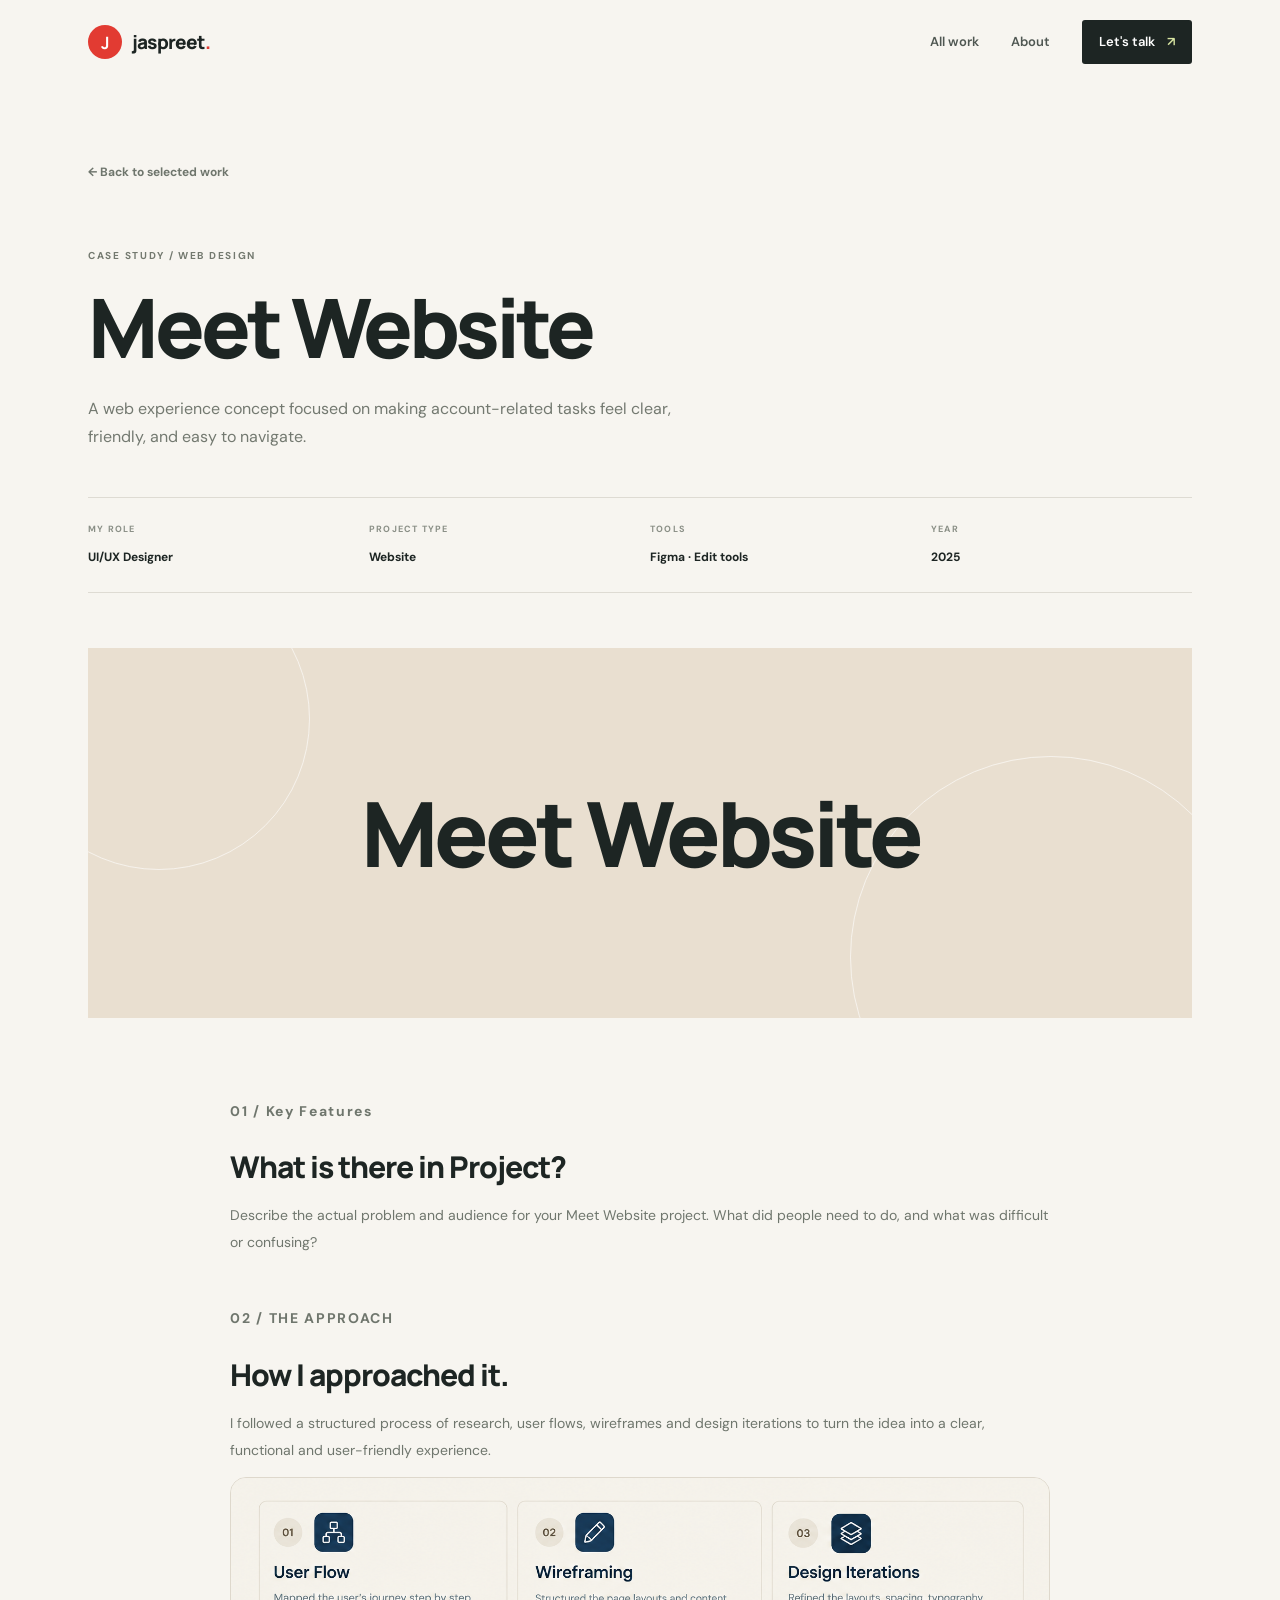
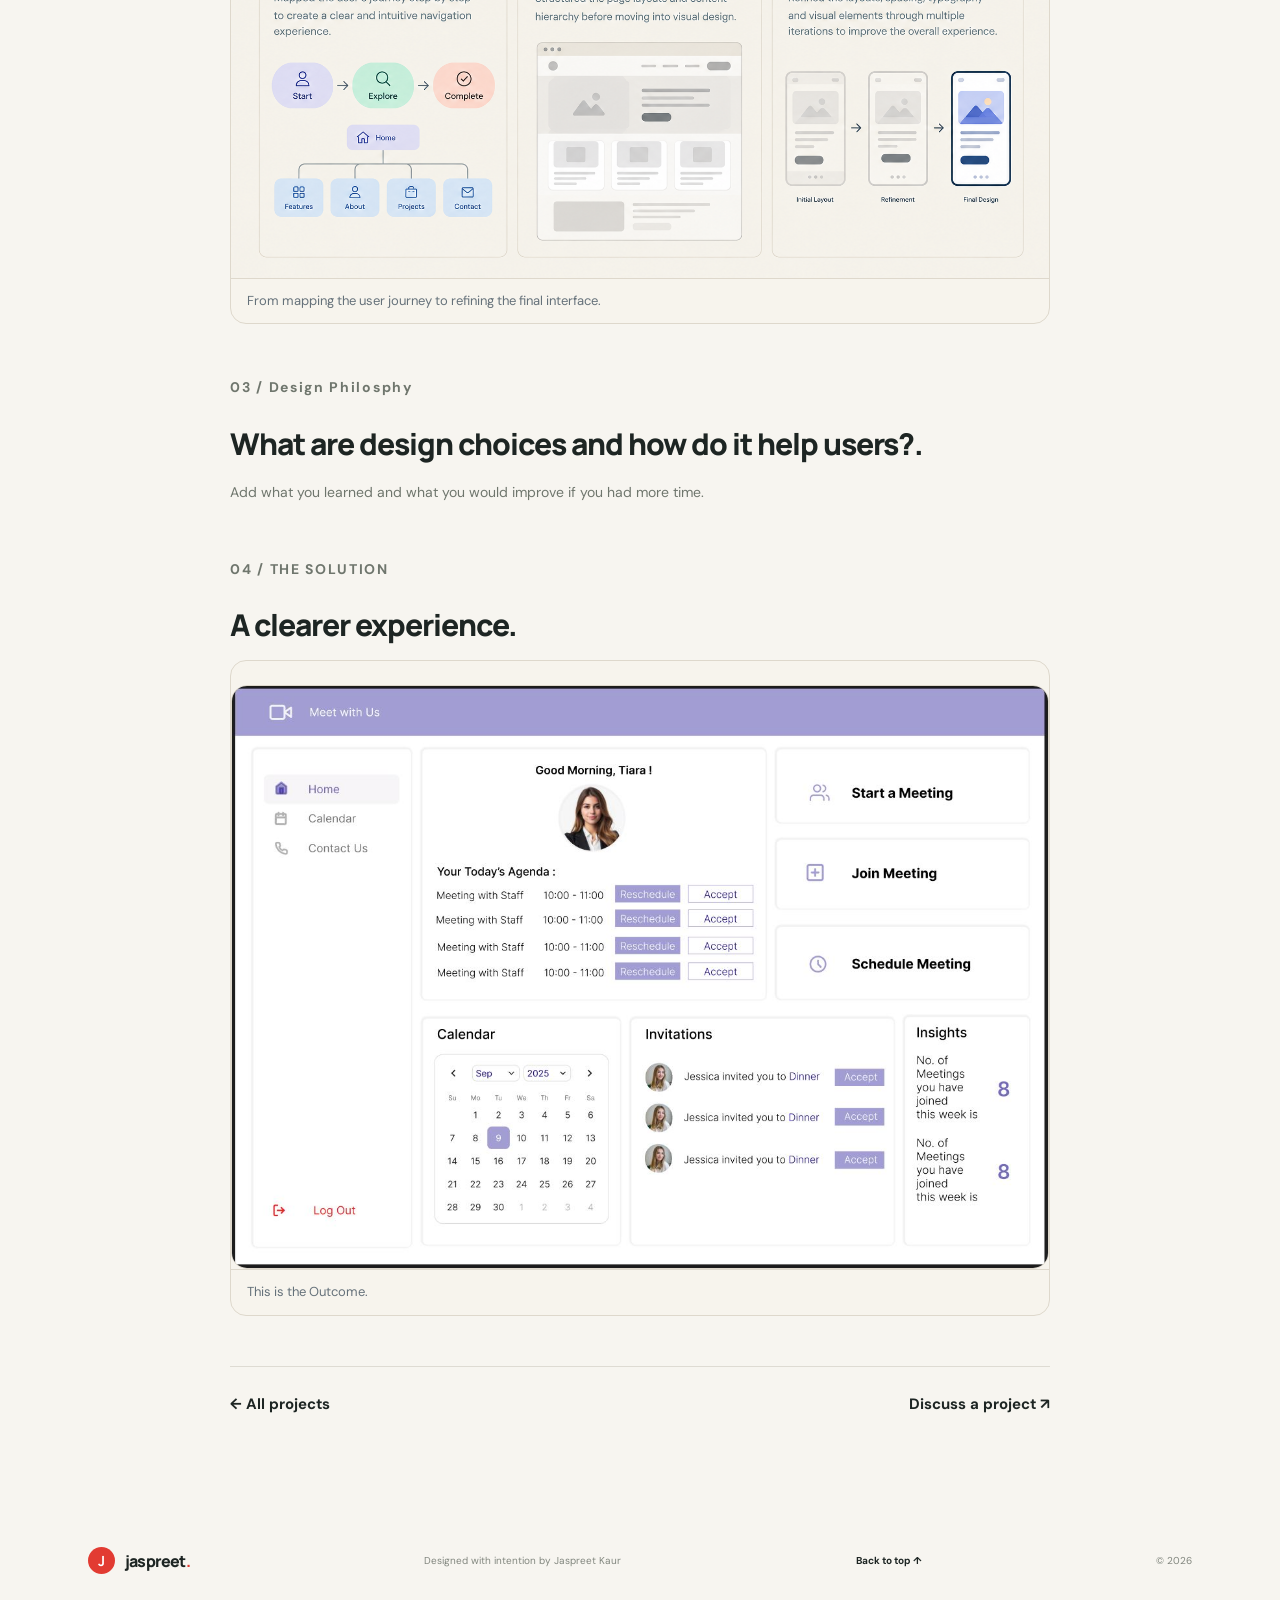
==== commit ea6e4057: "Update project.html" ====
--- a/project.html
+++ b/project.html
@@ -23,12 +23,19 @@
   </section>
   <section class="case-cover" id="caseCover"><h2 id="caseCoverTitle">Your project<br><em>goes here.</em></h2></section>
   <section class="case-content">
-    <div class="case-block"><p class="eyebrow">01 / THE CHALLENGE</p><h2>What needed to be solved?</h2>
+    
+    <!-- 01 .............. key features ---------- challenge -->
+    <div class="case-block"><p class="eyebrow">01 / Key Features</p><h2>What is there in Project?</h2>
       <p id="caseChallenge">Describe the user problem, business goal, or opportunity that started this project. Be specific about who the experience is for and what they needed to accomplish.</p>
     </div>
+    <!-- end -->
+    
+    <!--    02 .............. the approach ................................. -->
     <div class="case-block"><p class="eyebrow">02 / THE APPROACH</p><h2>How I approached it.</h2> 
-       <!--<p id="caseApproach">Explain your process: research, user flows, information architecture, wireframes, iterations, and the reasoning behind key decisions. Only include methods you actually used.</p><div class="case-placeholder">
-      <strong>Drop your process images here</strong>Add exported research snapshots, user flows, wireframes, or Figma screenshots to <code>assets/projects/</code>, then replace this box with image elements in <code>project.html</code>.</div></div> -->
+       <!--<p id="caseApproach">Explain your process: research, user flows, information architecture, wireframes, iterations, and the reasoning behind key decisions. Only include methods you actually used.</p>
+      <div class="case-placeholder"> <strong>Drop your process images here</strong>
+      Add exported research snapshots, user flows, wireframes, or Figma screenshots to <code>assets/projects/</code>,
+      then replace this box with image elements in <code>project.html</code>.</div> -->
       <p class="approach-intro">
       I followed a structured process of research, user flows, wireframes and design iterations
       to turn the idea into a clear, functional and user-friendly experience.
@@ -42,7 +49,15 @@
       <figcaption>From mapping the user journey to refining the final interface.</figcaption>
       </figure>
     </div>
-    <div class="case-block"><p class="eyebrow">02 / THE SOLUTION</p><h2>A clearer experience.</h2>
+    <!--   .......... end ..........  -->
+    
+    <!-- 03.......... design philosophy ........ reflection  -->
+    <div class="case-block"><p class="eyebrow">03 / Design Philosphy</p><h2>What are design choices and how do it help users?.</h2>
+      <p id="caseReflection">Share one or two honest takeaways: what worked, what you would improve next, or what the project taught you about designing for people.</p></div> 
+    <!-- ................ end ............... -->
+
+    <!--    04 .............. solution .............. -->
+    <div class="case-block"><p class="eyebrow">04 / THE SOLUTION</p><h2>A clearer experience.</h2>
       <figure class="approach-diagram">
        <!-- <img id="outcomeImage" 
           src="" 
@@ -55,7 +70,8 @@
      <!-- <p id="caseSolution">Show your final screens and explain how the design choices help users. Replace this text with the real outcome and any feedback or results you can share.</p><div class="case-placeholder">
         <strong>Final screens / prototype</strong>Place your real project screenshots or prototype link here. Avoid claiming results or user testing that did not happen.</div> -->
     </div>
-    <!-- <div class="case-block"><p class="eyebrow">03 / REFLECTION</p><h2>What I learned.</h2><p id="caseReflection">Share one or two honest takeaways: what worked, what you would improve next, or what the project taught you about designing for people.</p></div> -->
+    <!  ............. end ............  -->
+    
     <div class="case-next"><a href="index.html#work">← All projects</a><a href="index.html#contact">Discuss a project ↗</a></div>
   </section>
 </main>
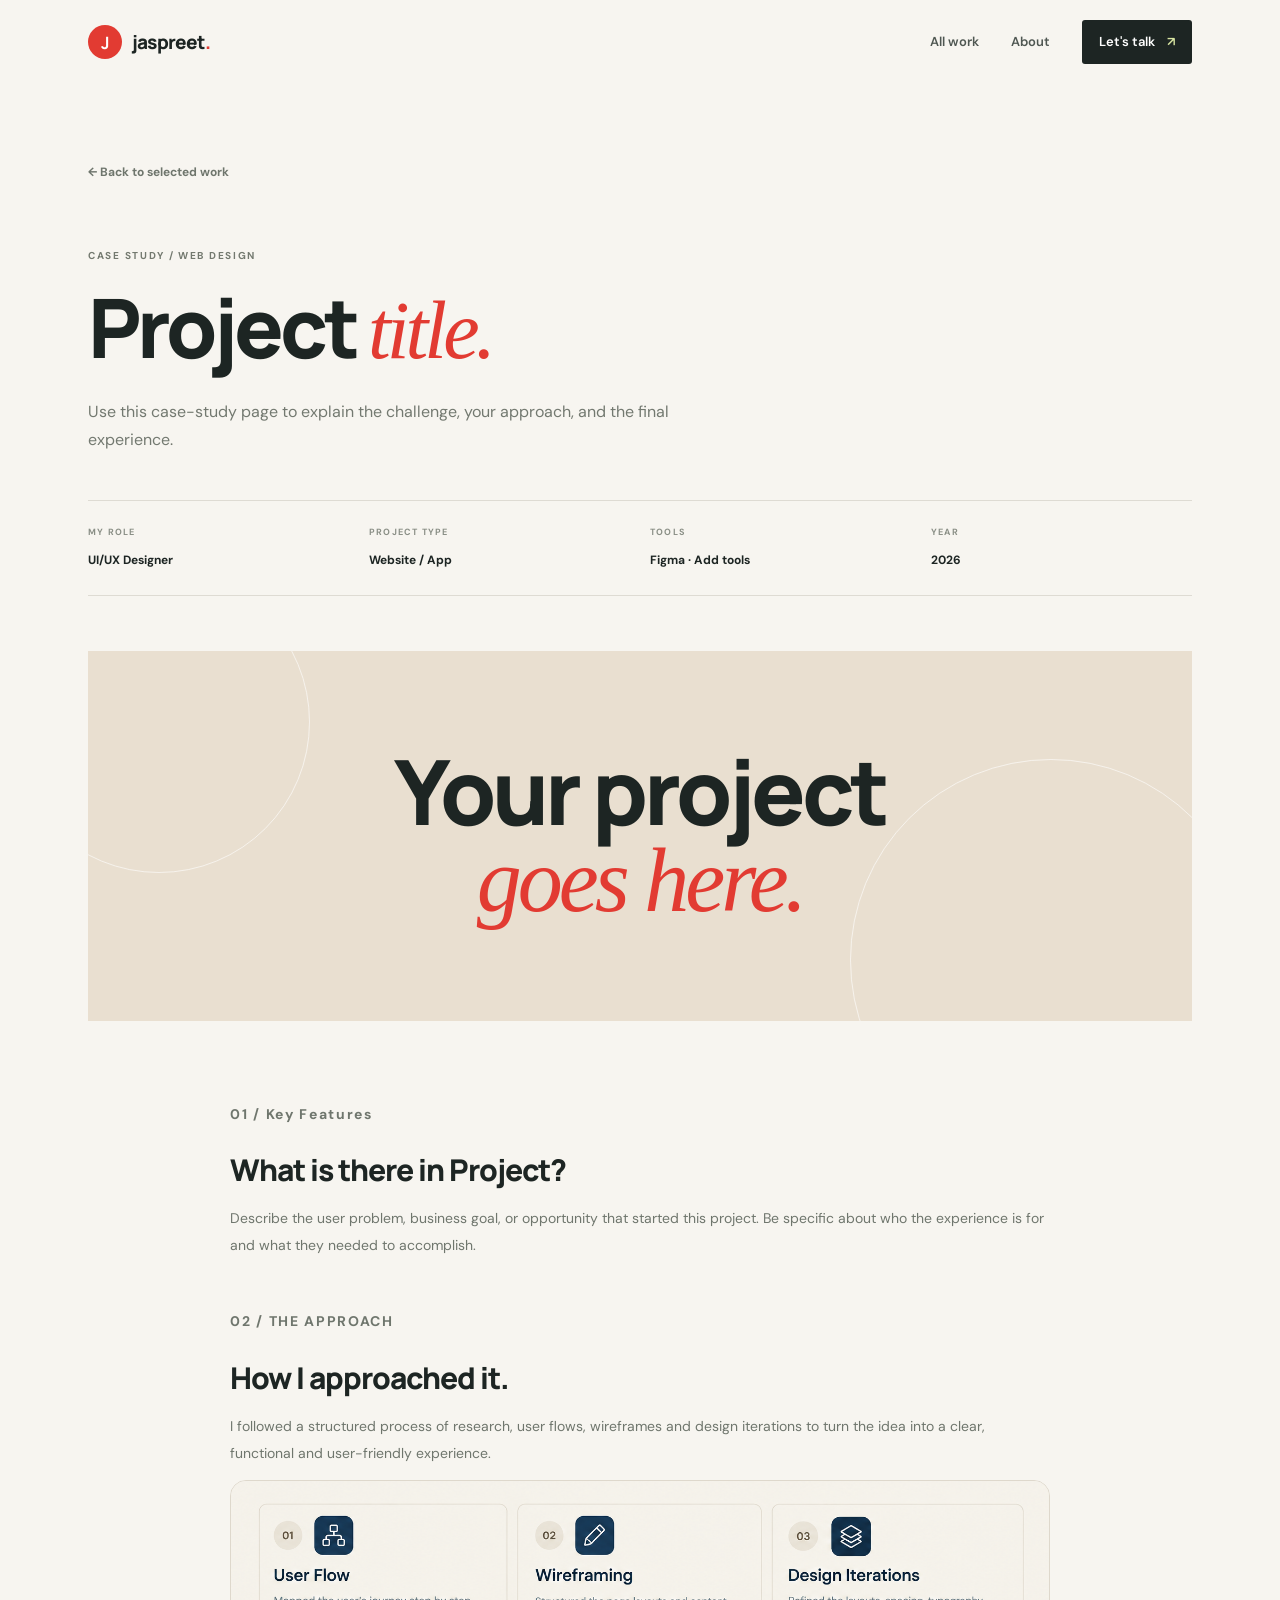
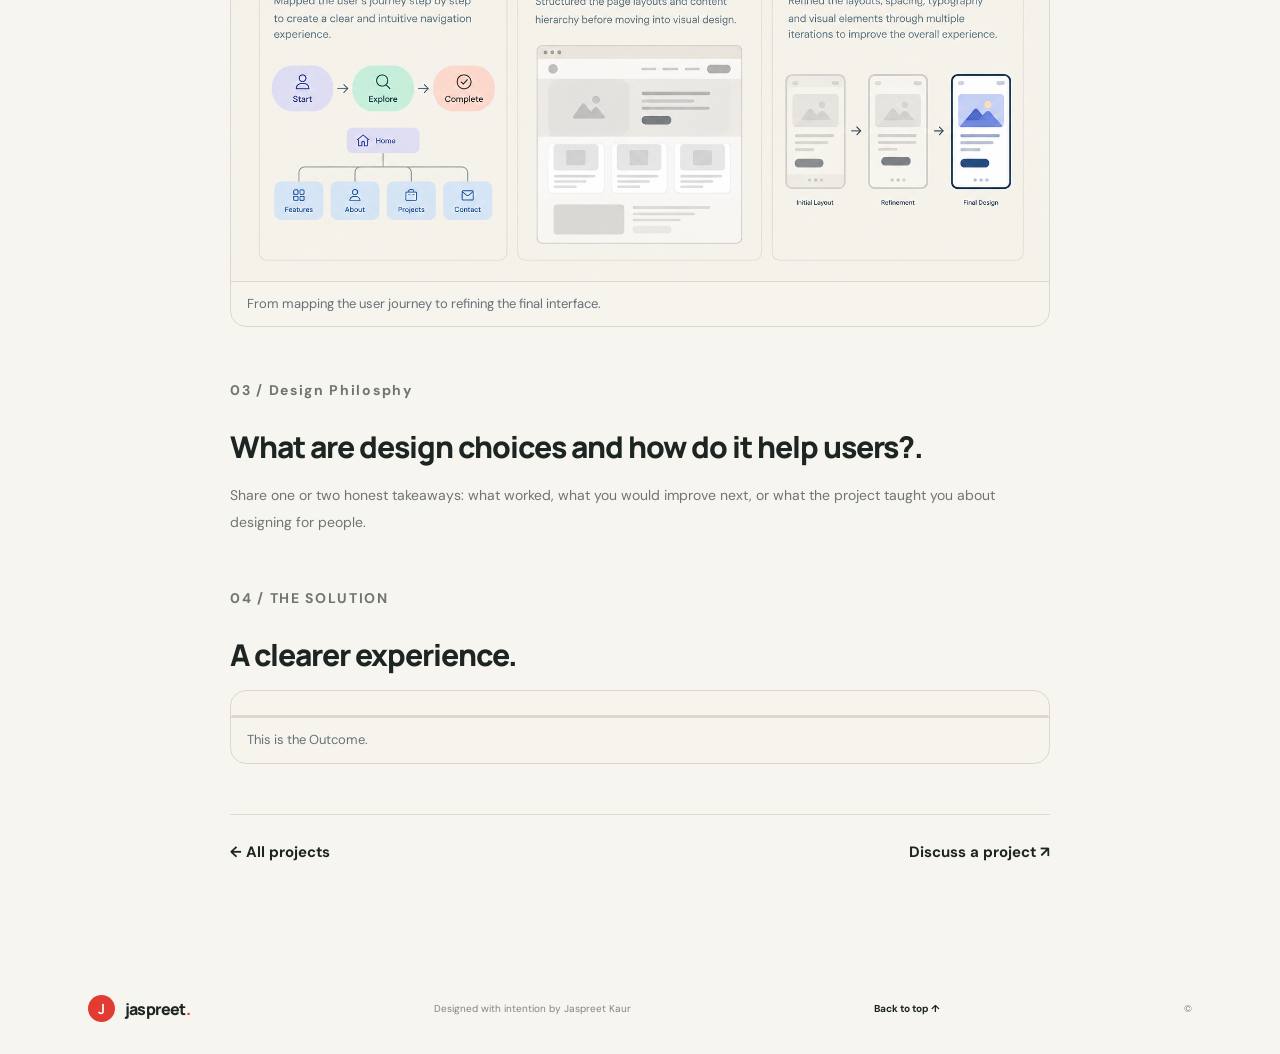
==== commit 67d1252e: "Update project.html" ====
--- a/project.html
+++ b/project.html
@@ -80,20 +80,20 @@
 const projects = {
   "meet-website": {kicker:"CASE STUDY / WEB DESIGN",
                    title:"Meet Website",
-                   intro:"A web experience concept focused on making account-related tasks feel clear, friendly, and easy to navigate.",
+                   intro:" A web-based video conferencing and meeting scheduling dashboard designed to streamline corporate communication.",
                    role:"UI/UX Designer",
                    type:"Website",
                    tools:"Figma · Edit tools",
                    year:"2025",
                    cover:"Meet Website",
                    outcomeImage: "snap1.JPG",
-                   challenge:"Describe the actual problem and audience for your Meet Website project. What did people need to do, and what was difficult or confusing?",
-                   approach:"Add the real work you completed: discovery, user flows, wireframes, visual direction, components, and the reasons behind your decisions.",
-                   solution:"Add your actual final screens and explain how they answer the original problem. Include screenshots and a prototype link if you have one.",
-                   reflection:"Add what you learned and what you would improve if you had more time."},
+                   challenge:"Features a centralized daily agenda tracking system, a mini-calendar widget, quick-action widgets for instant meetings, and an integrated system for responding to dinner and event invitations.",
+                   approach:"",
+                   solution:"",
+                   reflection:" Uses a modern, clean grid system with a soft pastel purple accent palette to build an organized and approachable interface for busy corporate professionals."},
   "ride-it-app": {kicker:"CASE STUDY / MOBILE APP",
                   title:"Ride It App",
-                  intro:"A mobile app concept with a focus on making the ride journey simple, readable, and reassuring.",
+                  intro:"",
                   role:"UI/UX Designer",
                   type:"Mobile app"
                   ,tools:"Figma · Edit tools",
@@ -101,13 +101,13 @@
                   cover:"Ride It App",
                   outcomeImage: "",
                   outcomeVideo: "projectvideo2.mp4",
-                  challenge:"Describe the actual rider needs and the key journey your app is designed to support.",
-                  approach:"Document the real user flow, navigation choices, wireframes, and design iterations you made.",
-                  solution:"Add your final app screens and explain how they help someone complete the main task.",
-                  reflection:"Share your biggest design learning and the next improvement you would make."},
+                  challenge:"",
+                  approach:"",
+                  solution:"",
+                  reflection:""},
    "mini-account": {kicker:"CASE STUDY / MOBILE APP",
                   title:"Mini Account",
-                  intro:"A mobile app concept with a focus on making the ride journey simple, readable, and reassuring.",
+                  intro:"A financial management platform aimed at tracking cash flow and transactions.",
                   role:"UI/UX Designer",
                   type:"Website"
                   ,tools:"Figma · Edit tools",
@@ -115,10 +115,11 @@
                   cover:"Mini Account",
                   outcomeImage: "snap2.JPG",
                   outcomeVideo: "",
-                  challenge:"Describe the actual rider needs and the key journey your app is designed to support.",
-                  approach:"Document the real user flow, navigation choices, wireframes, and design iterations you made.",
-                  solution:"Add your final app screens and explain how they help someone complete the main task.",
-                  reflection:"Share your biggest design learning and the next improvement you would make."},
+                  challenge:"Includes clear data visualizations for monthly income versus spending, balance sheets, quick-access money transfer shortcuts, and a clear schedule for upcoming bill and subscription renewals.",
+                  approach:"",
+                  solution:"",
+                  reflection:" Employs a sage green and minimalist palette to establish a professional, numbers-first environment that emphasizes data scannability.
+"},
    "list-your-work": {kicker:"CASE STUDY / MOBILE APP",
                   title:"List Your Work",
                   intro:"A mobile app concept with a focus on making the ride journey simple, readable, and reassuring.",
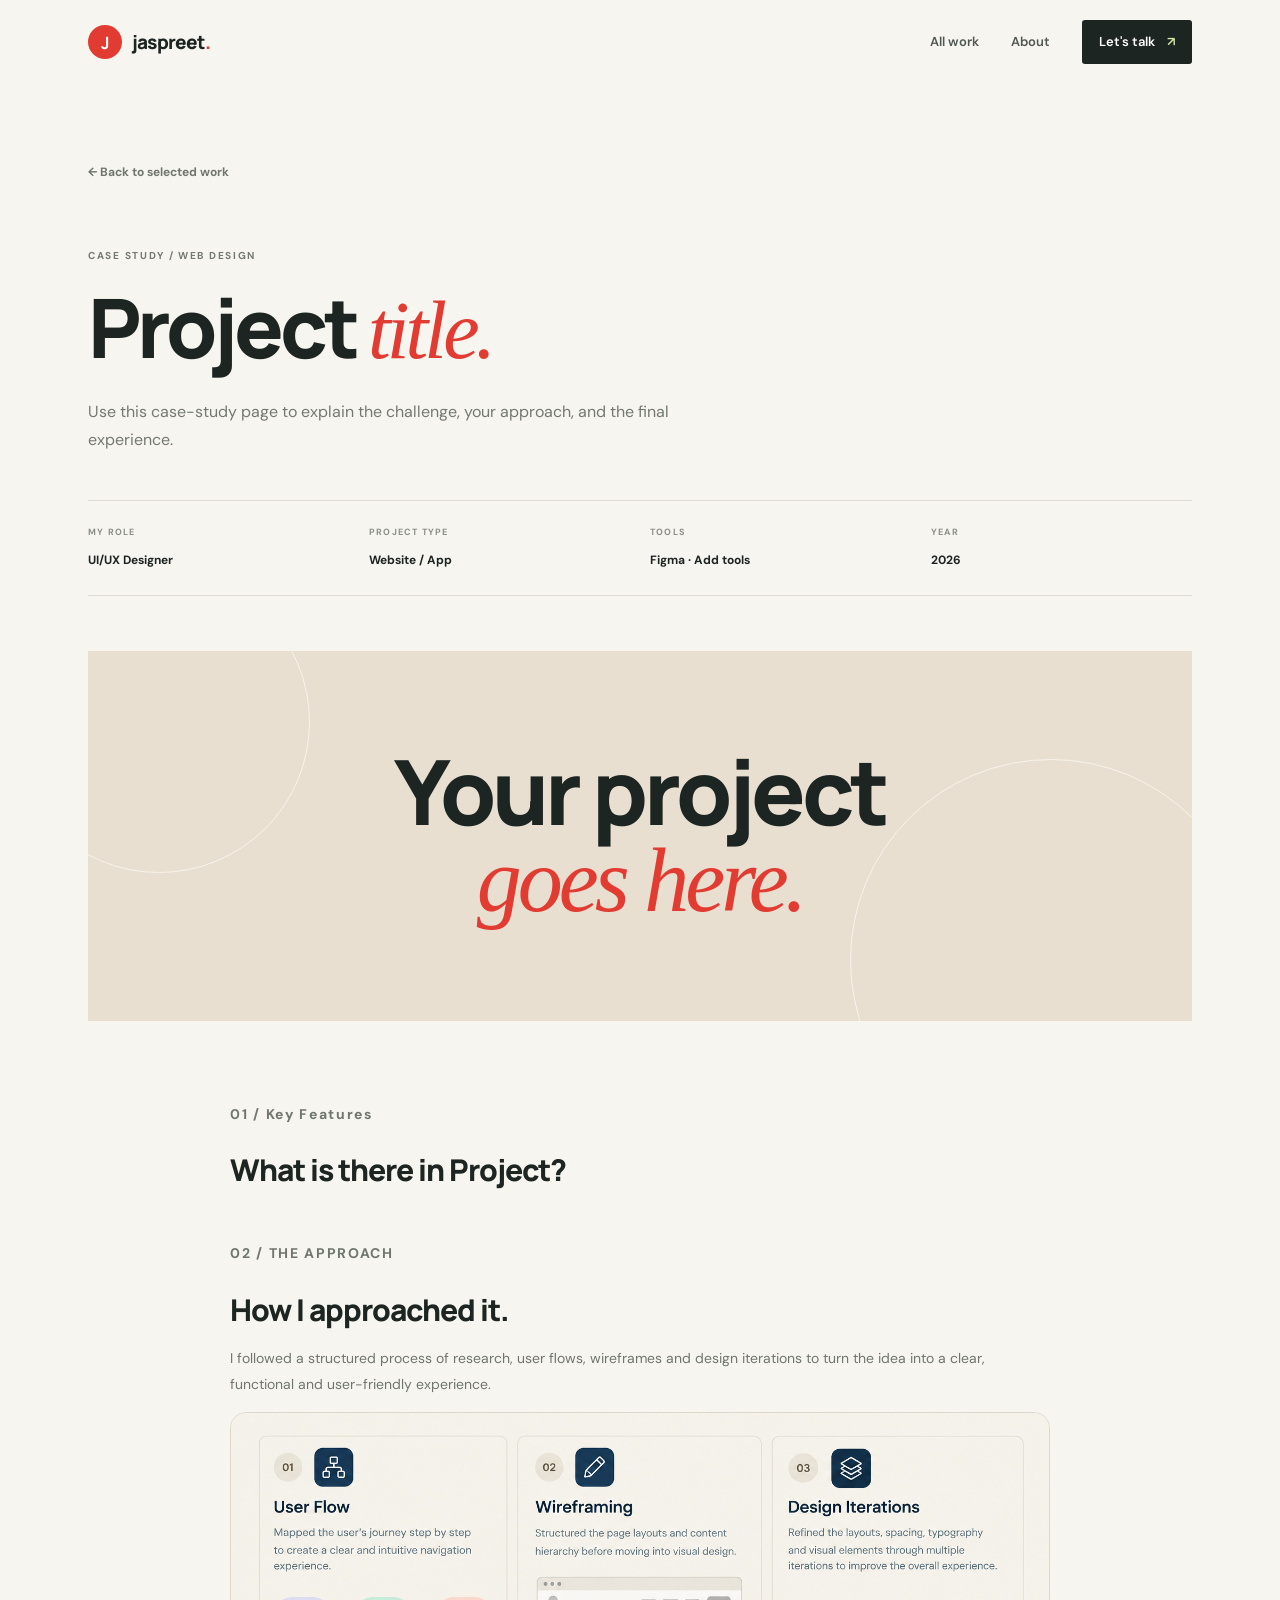
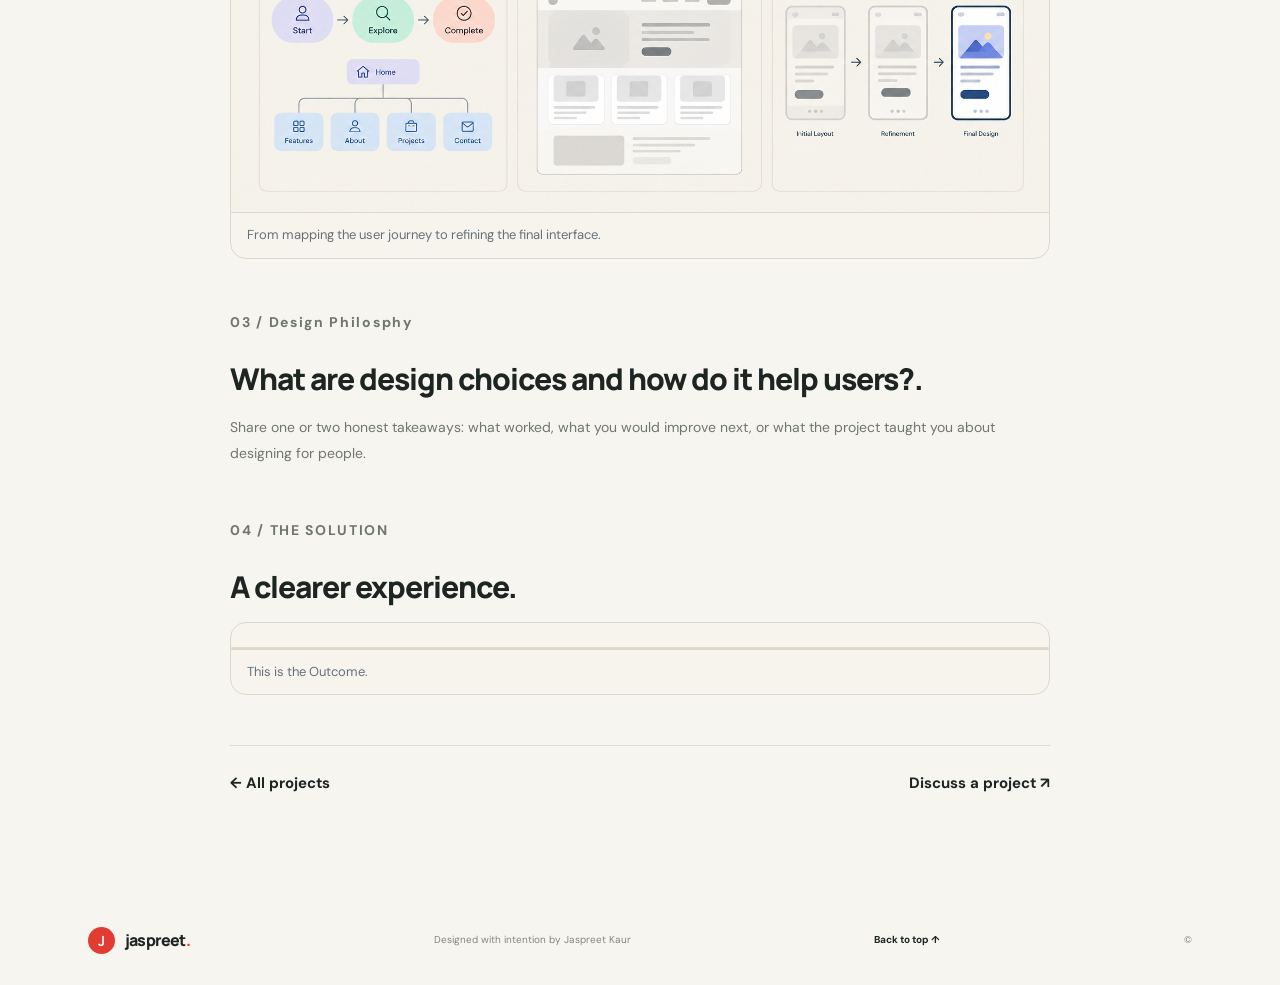
==== commit 9b956a4d: "Update project.html" ====
--- a/project.html
+++ b/project.html
@@ -26,7 +26,7 @@
     
     <!-- 01 .............. key features ---------- challenge -->
     <div class="case-block"><p class="eyebrow">01 / Key Features</p><h2>What is there in Project?</h2>
-      <p id="caseChallenge">Describe the user problem, business goal, or opportunity that started this project. Be specific about who the experience is for and what they needed to accomplish.</p>
+      <!--<p id="caseChallenge">Describe the user problem, business goal, or opportunity that started this project. Be specific about who the experience is for and what they needed to accomplish.</p> -->
     </div>
     <!-- end -->
     
@@ -88,8 +88,8 @@
                    cover:"Meet Website",
                    outcomeImage: "snap1.JPG",
                    challenge:"Features a centralized daily agenda tracking system, a mini-calendar widget, quick-action widgets for instant meetings, and an integrated system for responding to dinner and event invitations.",
-                   approach:"",
-                   solution:"",
+                   approach:"xxxxxxxxxxxxxxxxxxxxxxxxxxxxxx",
+                   solution:"xxxxxxxxxxxxxxxxxxxxxxxxxx",
                    reflection:" Uses a modern, clean grid system with a soft pastel purple accent palette to build an organized and approachable interface for busy corporate professionals."},
   "ride-it-app": {kicker:"CASE STUDY / MOBILE APP",
                   title:"Ride It App",
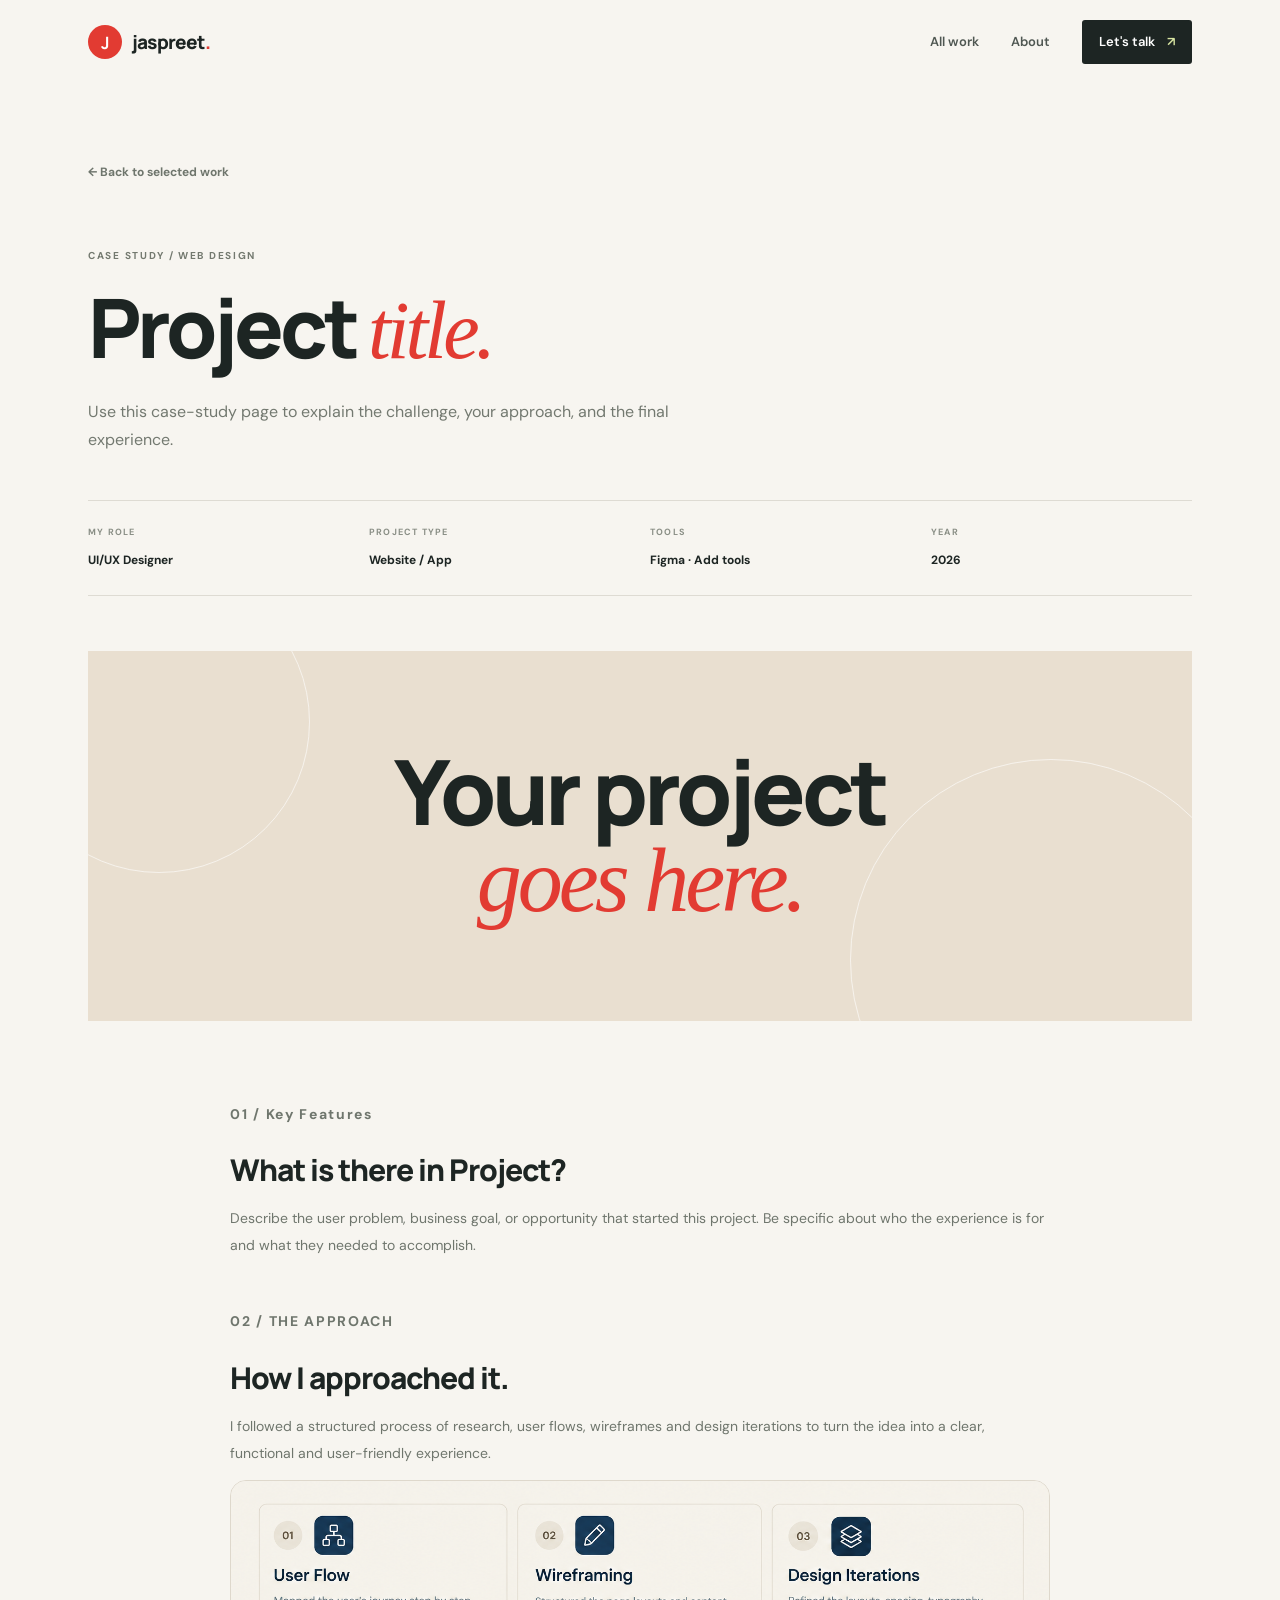
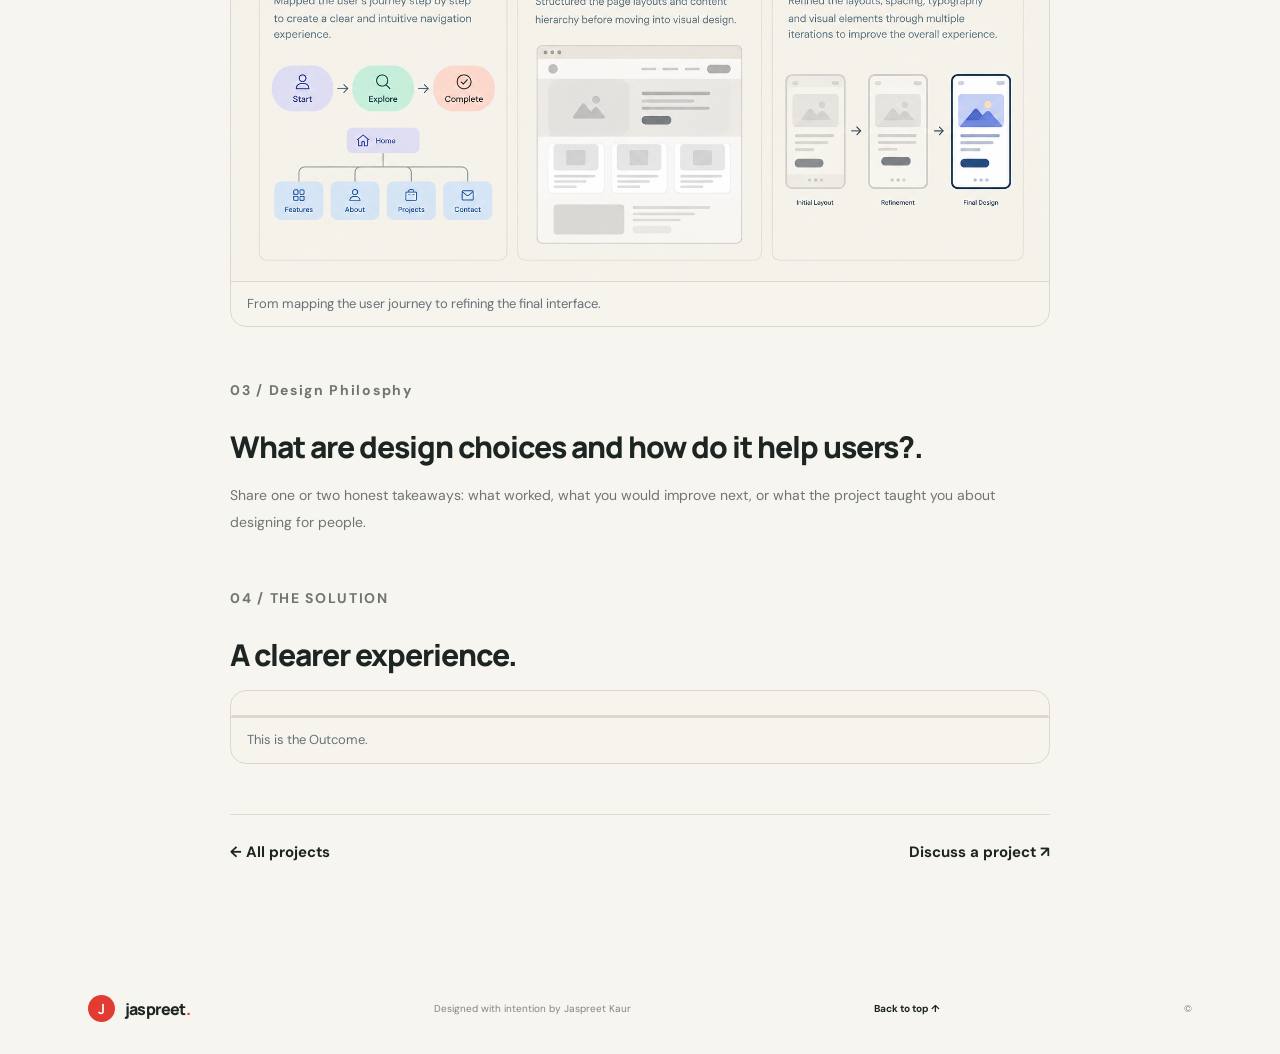
==== commit 90f2459e: "Update project.html" ====
--- a/project.html
+++ b/project.html
@@ -26,7 +26,7 @@
     
     <!-- 01 .............. key features ---------- challenge -->
     <div class="case-block"><p class="eyebrow">01 / Key Features</p><h2>What is there in Project?</h2>
-      <!--<p id="caseChallenge">Describe the user problem, business goal, or opportunity that started this project. Be specific about who the experience is for and what they needed to accomplish.</p> -->
+      <p id="caseChallenge">Describe the user problem, business goal, or opportunity that started this project. Be specific about who the experience is for and what they needed to accomplish.</p> 
     </div>
     <!-- end -->
     
@@ -70,7 +70,7 @@
      <!-- <p id="caseSolution">Show your final screens and explain how the design choices help users. Replace this text with the real outcome and any feedback or results you can share.</p><div class="case-placeholder">
         <strong>Final screens / prototype</strong>Place your real project screenshots or prototype link here. Avoid claiming results or user testing that did not happen.</div> -->
     </div>
-    <!  ............. end ............  -->
+    <!--  ............. end ............  -->
     
     <div class="case-next"><a href="index.html#work">← All projects</a><a href="index.html#contact">Discuss a project ↗</a></div>
   </section>
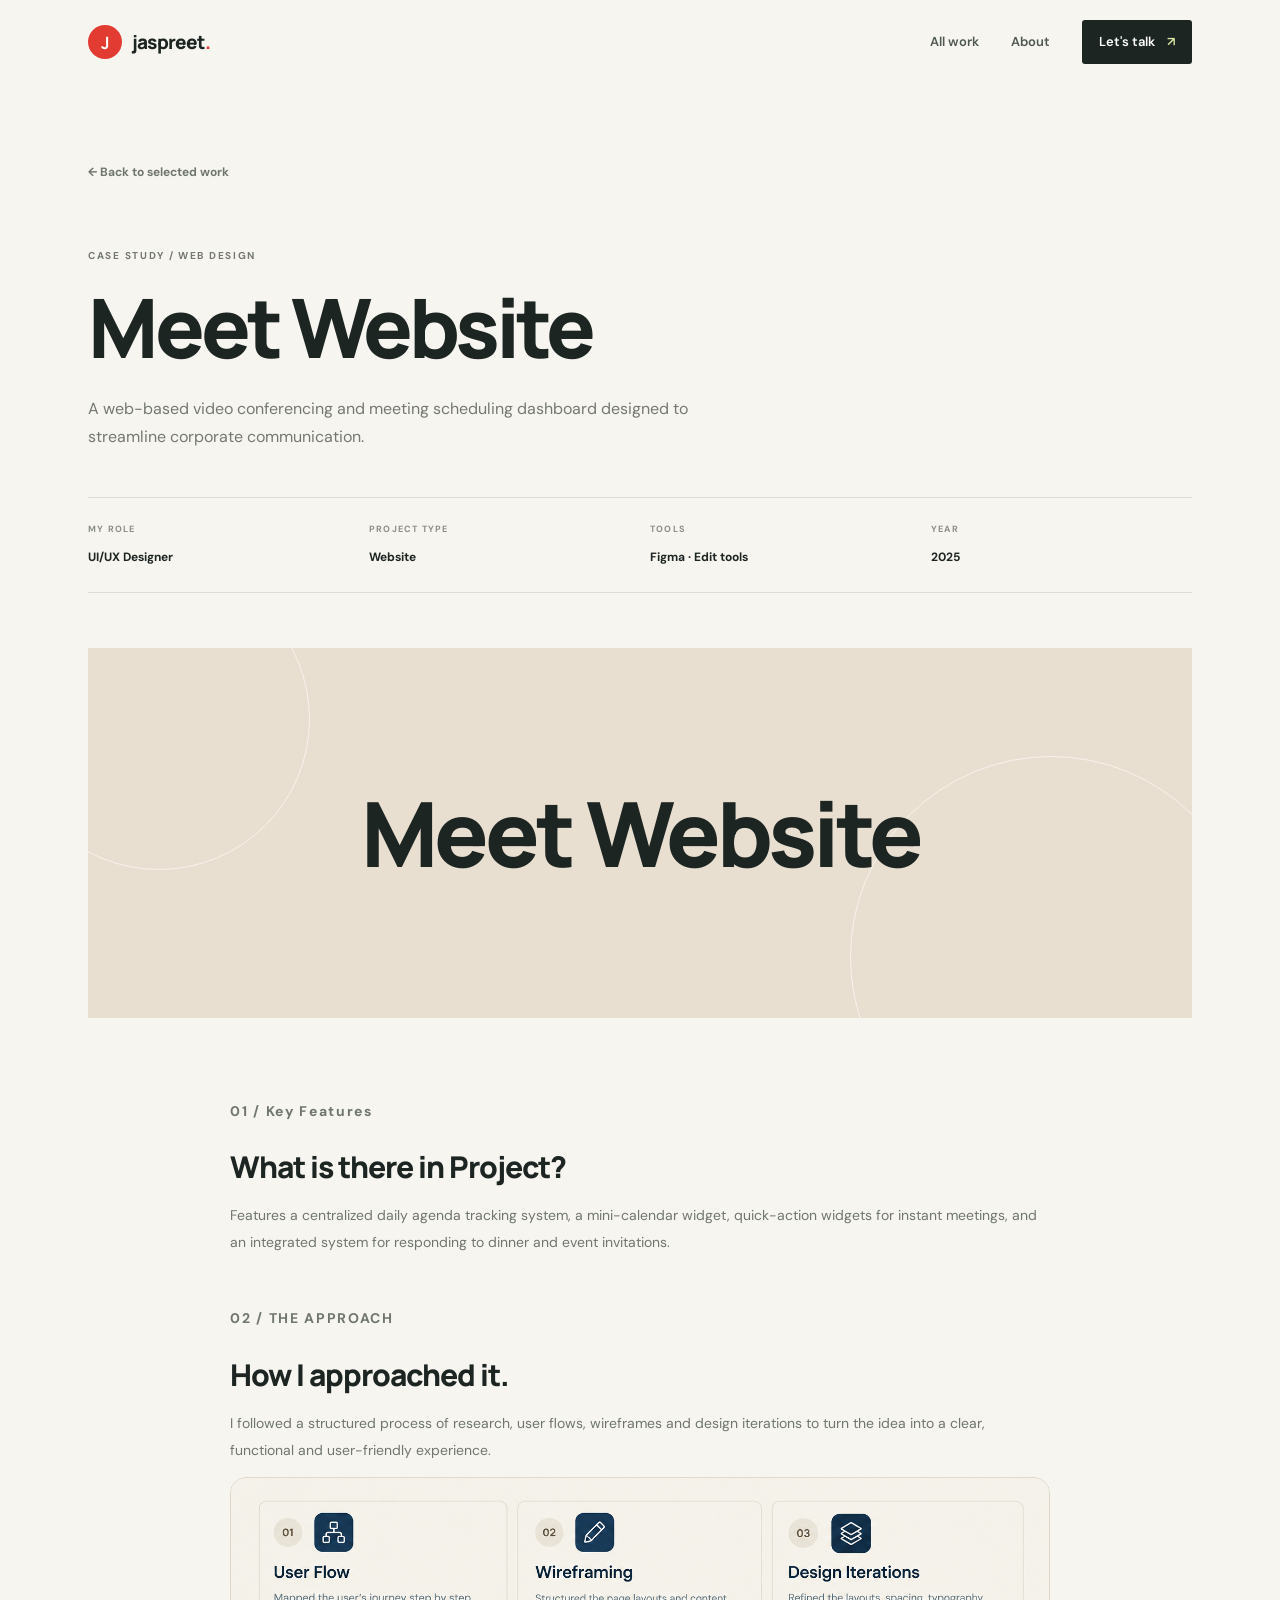
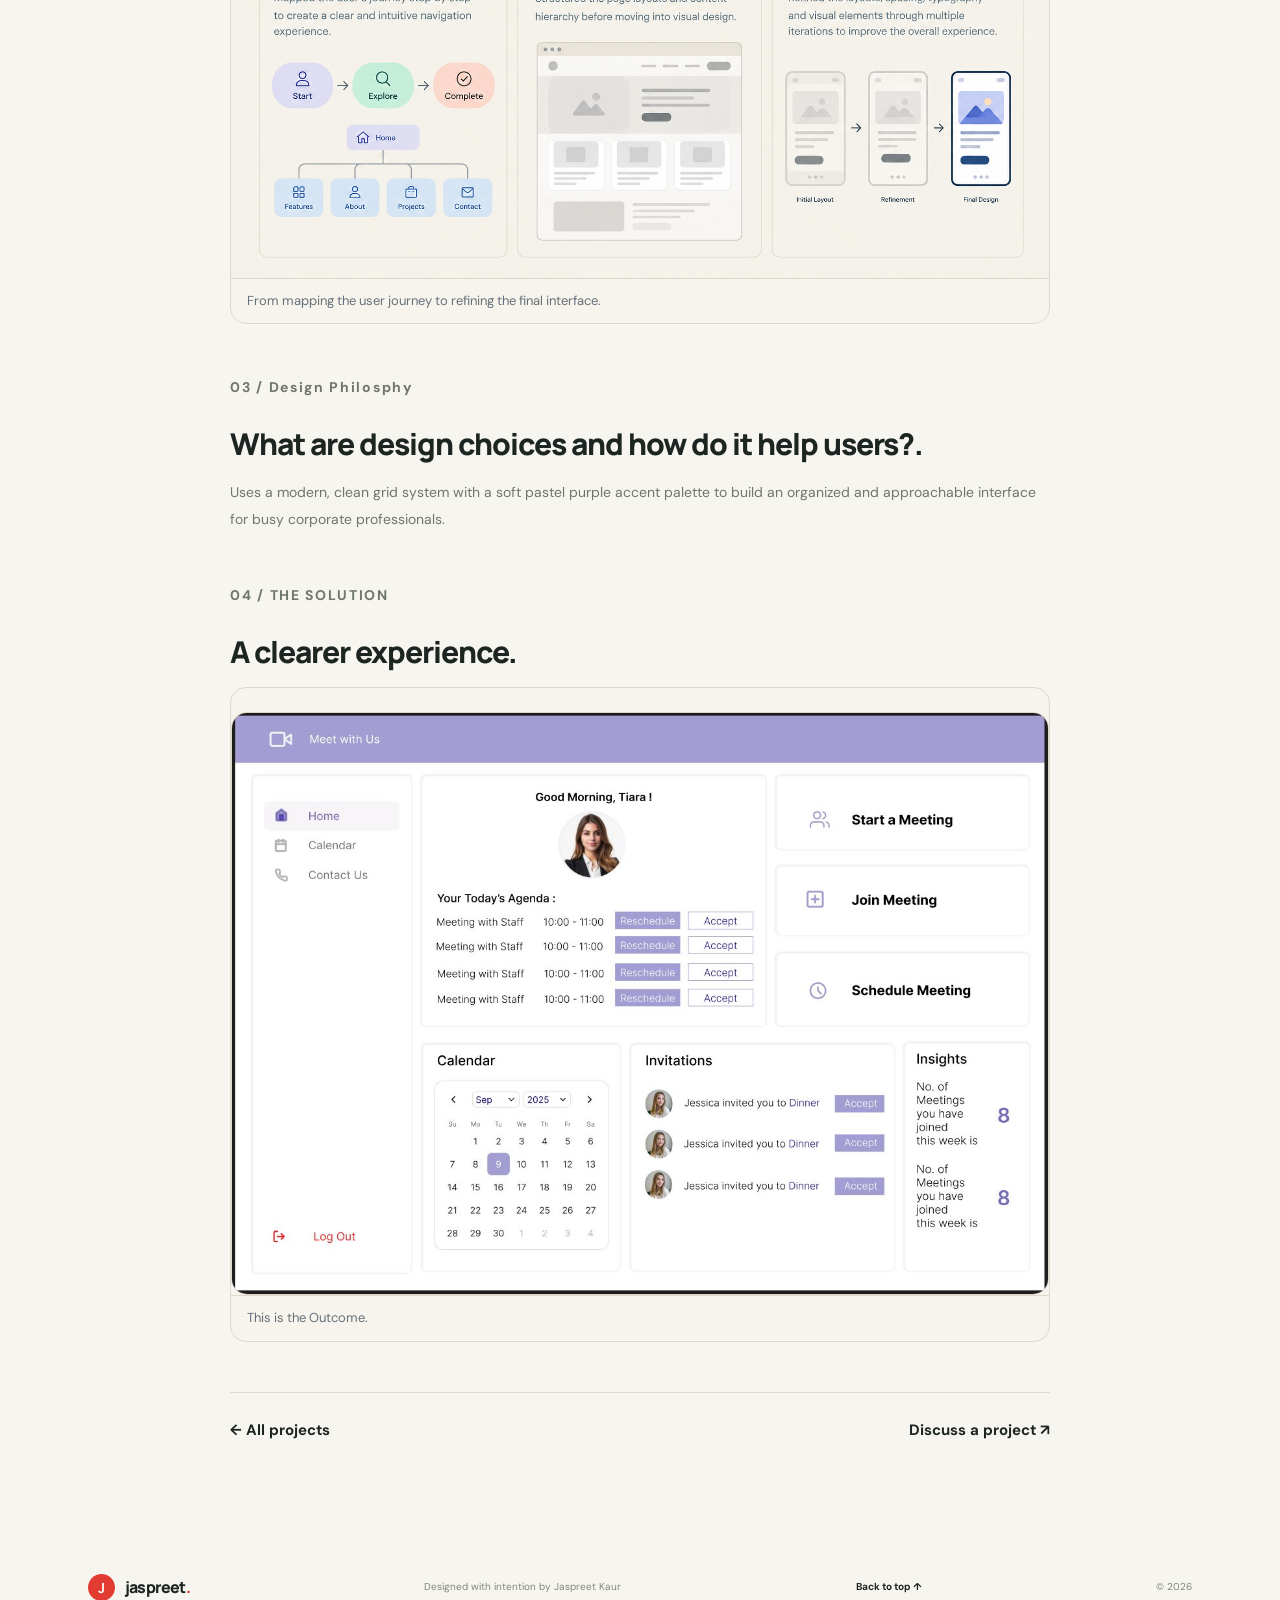
==== commit c7b658ba: "Update project.html" ====
--- a/project.html
+++ b/project.html
@@ -26,7 +26,7 @@
     
     <!-- 01 .............. key features ---------- challenge -->
     <div class="case-block"><p class="eyebrow">01 / Key Features</p><h2>What is there in Project?</h2>
-      <p id="caseChallenge">Describe the user problem, business goal, or opportunity that started this project. Be specific about who the experience is for and what they needed to accomplish.</p> 
+      <p id="caseChallenge"></p> 
     </div>
     <!-- end -->
     
@@ -78,6 +78,20 @@
 <footer class="site-footer section-wrap"><a class="brand" href="index.html"><span class="brand-mark">J</span><span>jaspreet<span class="brand-dot">.</span></span></a><p>Designed with intention by Jaspreet Kaur</p><a href="#">Back to top ↑</a><span>© <span id="year"></span></span></footer>
 <script>
 const projects = {
+"mini-account": {kicker:"CASE STUDY / MOBILE APP",
+                  title:"Mini Account",
+                  intro:"A financial management platform aimed at tracking cash flow and transactions.",
+                  role:"UI/UX Designer",
+                  type:"Website",
+                  tools:"Figma · Edit tools",
+                  year:"2025",
+                  cover:"Mini Account",
+                  outcomeImage:"snap2.JPG",
+                  outcomeVideo:"",
+                  challenge:`Includes clear data visualizations for monthly income versus spending, balance sheets, quick-access money transfer shortcuts, and a clear schedule for upcoming bill and subscription renewals.`,
+                  approach:"",
+                  solution:"",
+                  reflection:`Employs a sage green and minimalist palette to establish a professional, numbers-first environment that emphasizes data scannability.`},
   "meet-website": {kicker:"CASE STUDY / WEB DESIGN",
                    title:"Meet Website",
                    intro:" A web-based video conferencing and meeting scheduling dashboard designed to streamline corporate communication.",
@@ -105,21 +119,21 @@
                   approach:"",
                   solution:"",
                   reflection:""},
-   "mini-account": {kicker:"CASE STUDY / MOBILE APP",
-                  title:"Mini Account",
-                  intro:"A financial management platform aimed at tracking cash flow and transactions.",
-                  role:"UI/UX Designer",
-                  type:"Website"
-                  ,tools:"Figma · Edit tools",
-                  year:"2025",
-                  cover:"Mini Account",
-                  outcomeImage: "snap2.JPG",
-                  outcomeVideo: "",
-                  challenge:"Includes clear data visualizations for monthly income versus spending, balance sheets, quick-access money transfer shortcuts, and a clear schedule for upcoming bill and subscription renewals.",
-                  approach:"",
-                  solution:"",
-                  reflection:" Employs a sage green and minimalist palette to establish a professional, numbers-first environment that emphasizes data scannability.
-"},
+ //  "mini-account": {kicker:"CASE STUDY / MOBILE APP",
+ //                 title:"Mini Account",
+ //                 intro:"A financial management platform aimed at tracking cash flow and transactions.",
+ //                 role:"UI/UX Designer",
+ //                 type:"Website"
+ //                 ,tools:"Figma · Edit tools",
+ //                 year:"2025",
+ //                 cover:"Mini Account",
+ //                 outcomeImage: "snap2.JPG",
+  //                outcomeVideo: "",
+  //                challenge:"Includes clear data visualizations for monthly income versus spending, balance sheets, quick-access money transfer shortcuts, and a clear schedule for upcoming bill and subscription renewals.",
+  //                approach:"",
+   //               solution:"",
+    //              reflection:" Employs a sage green and minimalist palette to establish a professional, numbers-first environment that emphasizes data scannability.
+//"},
    "list-your-work": {kicker:"CASE STUDY / MOBILE APP",
                   title:"List Your Work",
                   intro:"A mobile app concept with a focus on making the ride journey simple, readable, and reassuring.",
